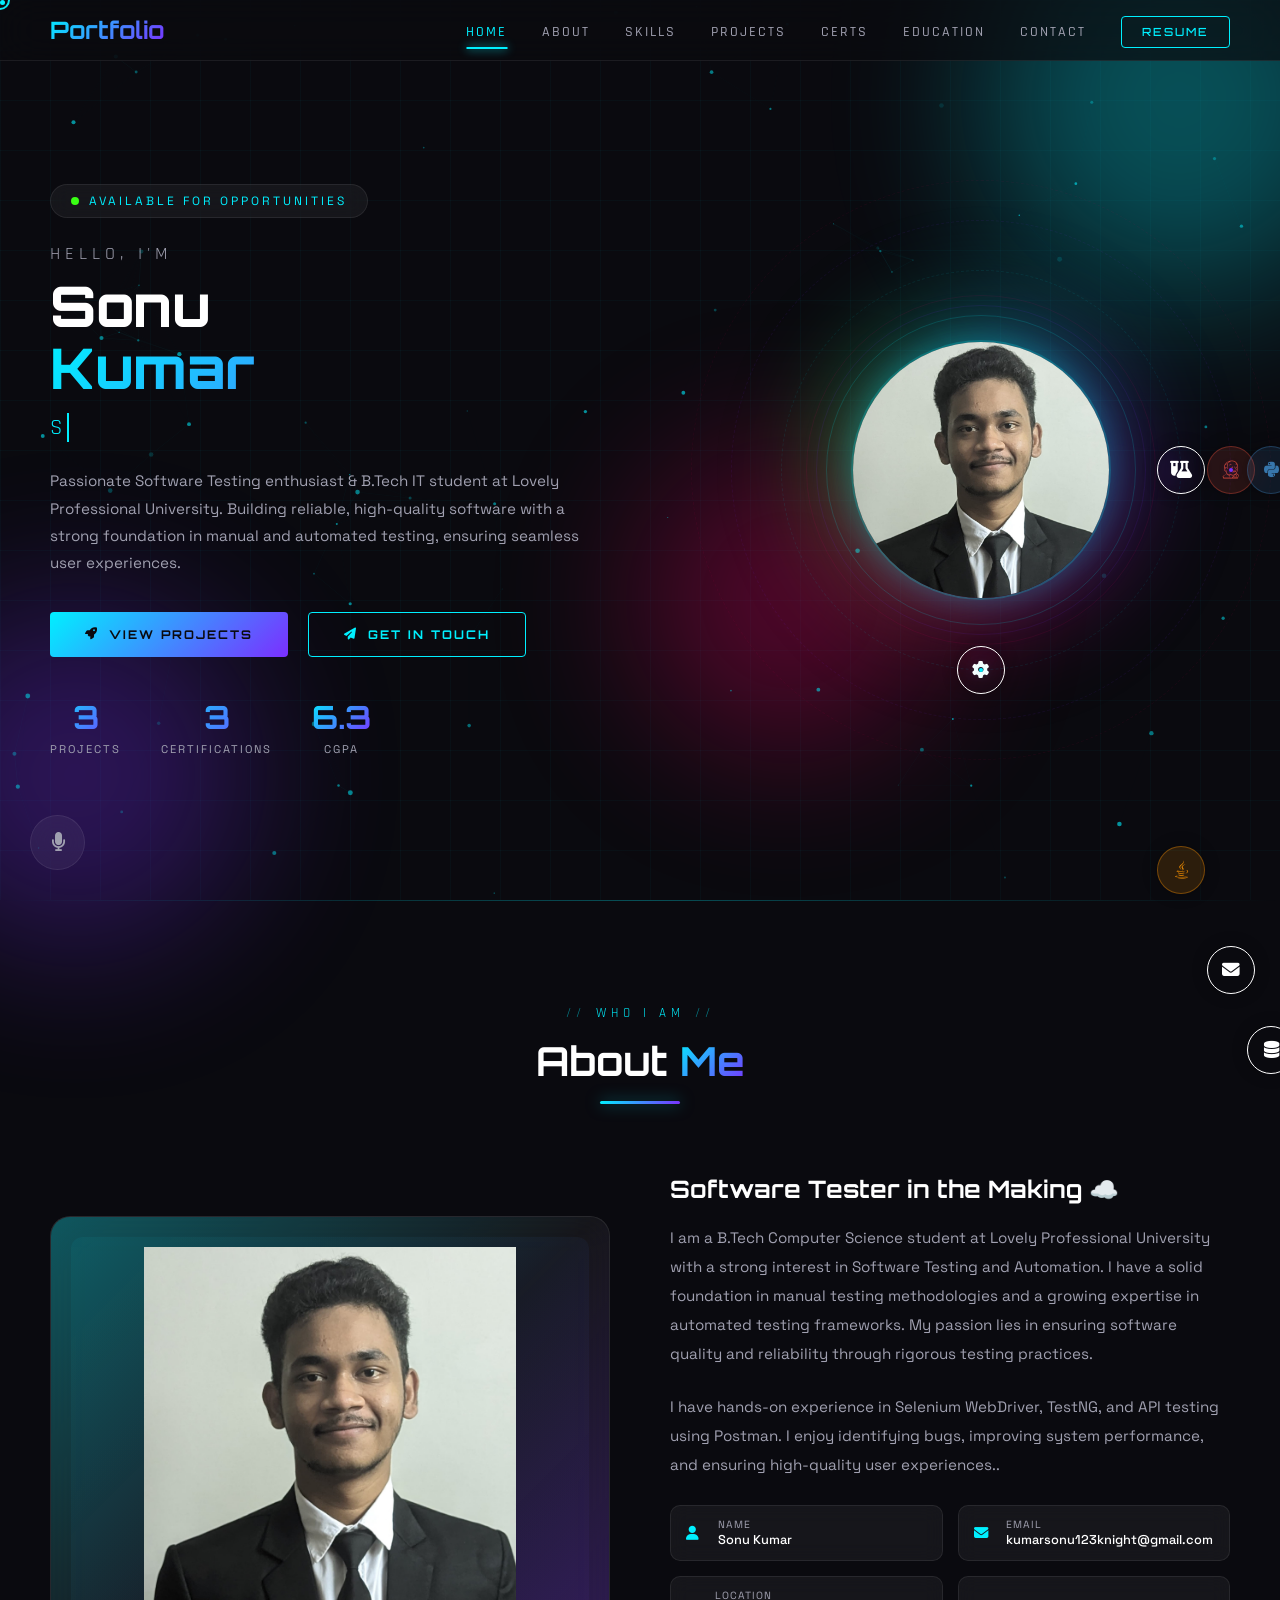
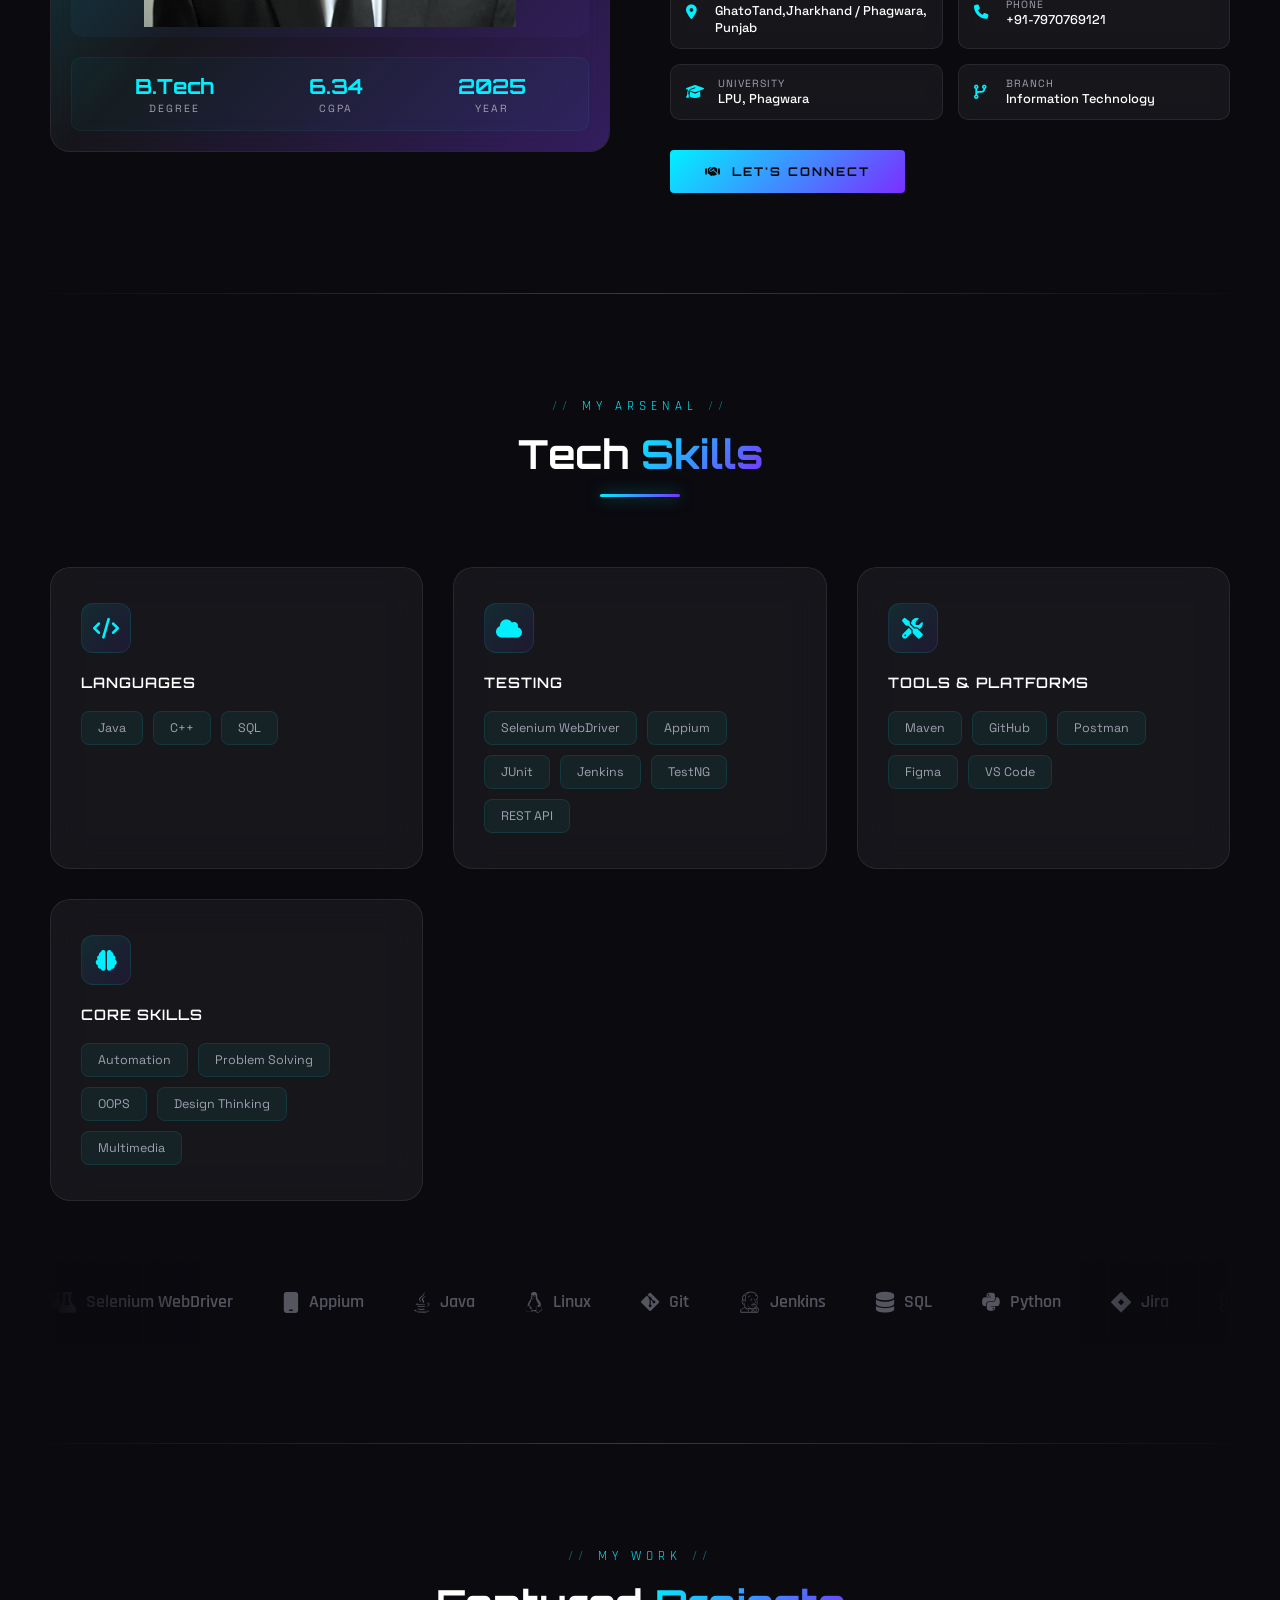
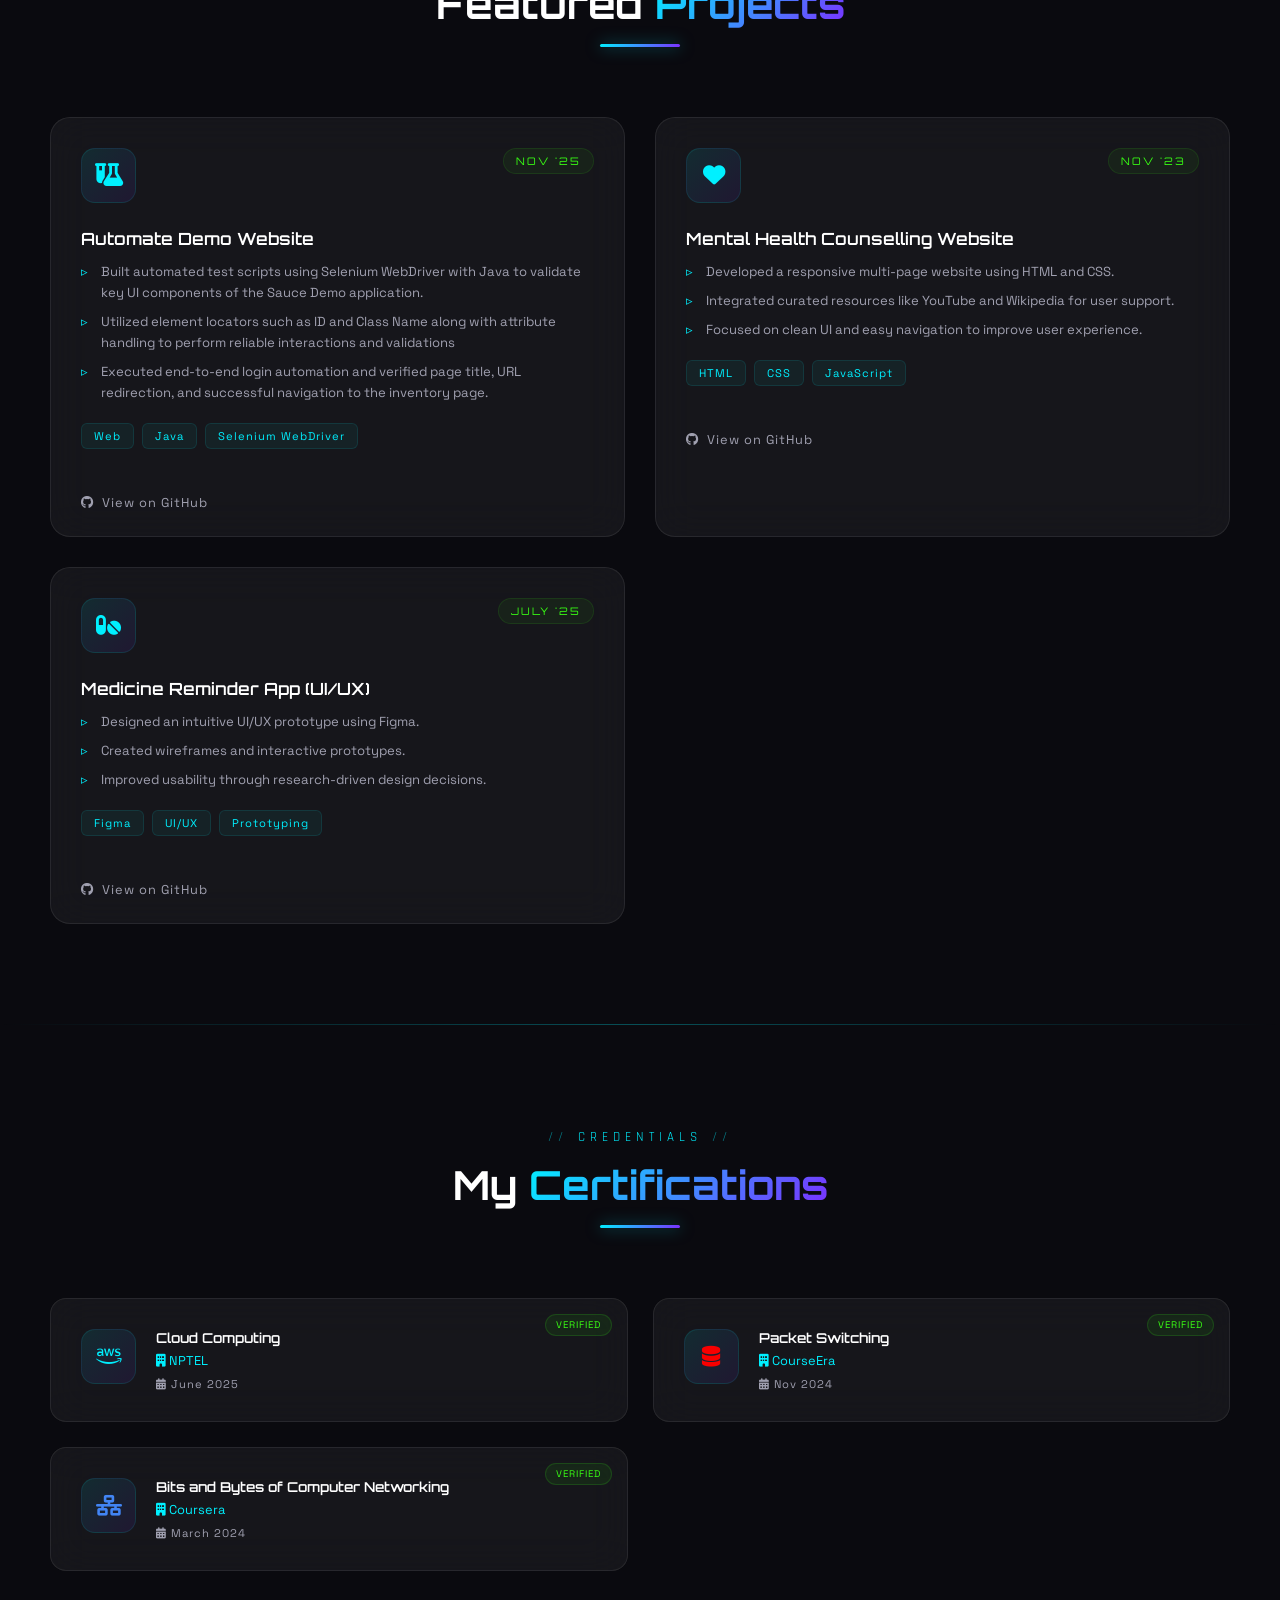
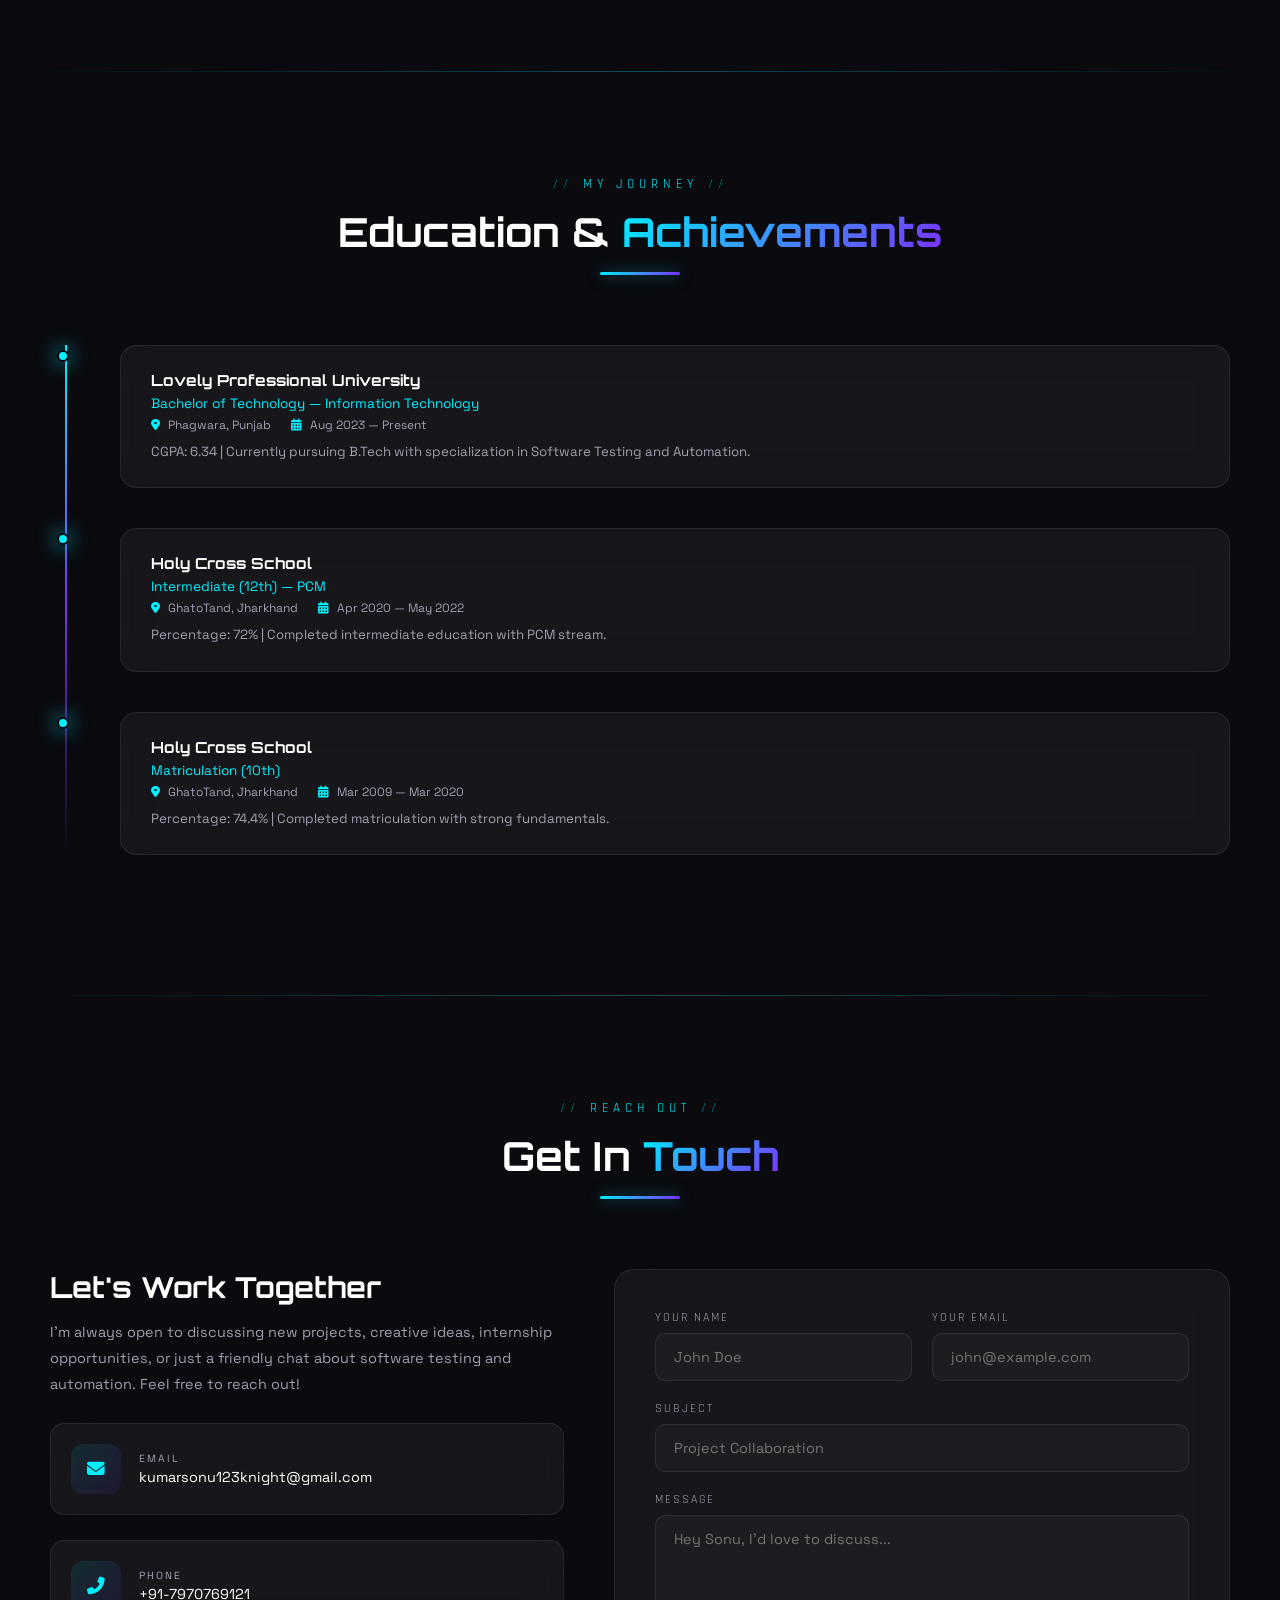
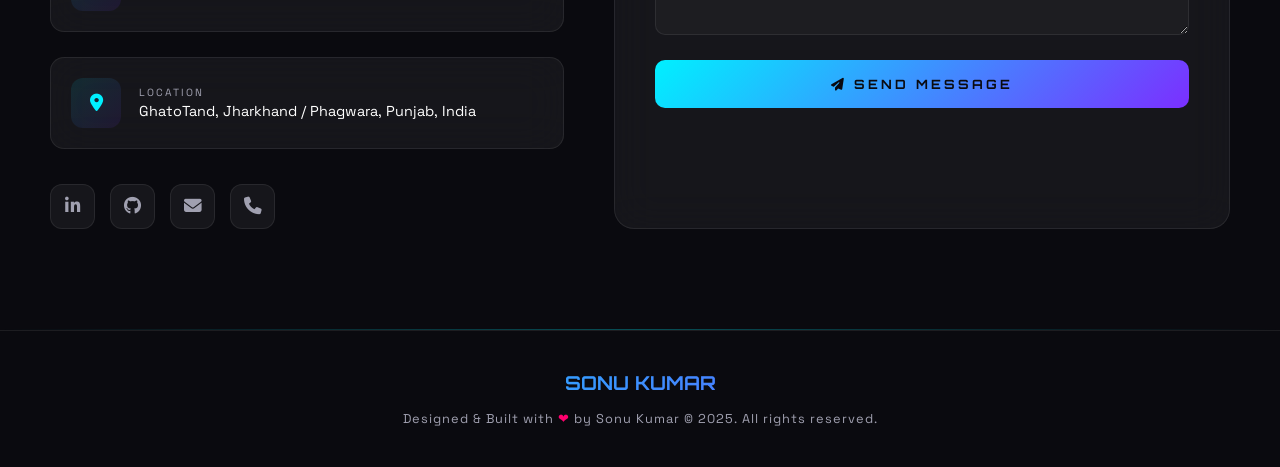
==== index.html @ 0e8093ed "changes in Index file" ====
<!DOCTYPE html>
<html lang="en">



<!DOCTYPE html>
<html lang="en">
<head>
    <meta charset="UTF-8">
    <meta name="viewport" content="width=device-width, initial-scale=1.0">
    <title>Sonu Kumar | Software Testing Enthusiast</title>
    <link href="https://fonts.googleapis.com/css2?family=Orbitron:wght@400;500;600;700;800;900&family=Rajdhani:wght@300;400;500;600;700&family=Space+Grotesk:wght@300;400;500;600;700&display=swap" rel="stylesheet">
    <link rel="stylesheet" href="https://cdnjs.cloudflare.com/ajax/libs/font-awesome/6.5.0/css/all.min.css">
    <style>
        /* ===== CSS VARIABLES ===== */
        :root {
            --primary: #00f0ff;
            --secondary: #7b2fff;
            --accent: #ff006e;
            --neon-green: #39ff14;
            --neon-blue: #00f0ff;
            --neon-purple: #7b2fff;
            --neon-pink: #ff006e;
            --dark-bg: #0a0a0f;
            --card-bg: rgba(255, 255, 255, 0.03);
            --glass-bg: rgba(255, 255, 255, 0.05);
            --glass-border: rgba(255, 255, 255, 0.08);
            --text-primary: #ffffff;
            --text-secondary: #a0a0b0;
            --gradient-1: linear-gradient(135deg, #00f0ff, #7b2fff);
            --gradient-2: linear-gradient(135deg, #7b2fff, #ff006e);
            --gradient-3: linear-gradient(135deg, #ff006e, #00f0ff);
        }

        /* ===== RESET & BASE ===== */
        * {
            margin: 0;
            padding: 0;
            box-sizing: border-box;
        }

        html {
            scroll-behavior: smooth;
            scrollbar-width: thin;
            scrollbar-color: var(--primary) var(--dark-bg);
        }

        ::-webkit-scrollbar {
            width: 6px;
        }

        ::-webkit-scrollbar-track {
            background: var(--dark-bg);
        }

        ::-webkit-scrollbar-thumb {
            background: var(--primary);
            border-radius: 3px;
        }

        body {
            font-family: 'Space Grotesk', sans-serif;
            background: var(--dark-bg);
            color: var(--text-primary);
            overflow-x: hidden;
            position: relative;
        }

        /* ===== ANIMATED BACKGROUND ===== */
        .bg-animation {
            position: fixed;
            top: 0;
            left: 0;
            width: 100%;
            height: 100%;
            z-index: -2;
            background: var(--dark-bg);
        }

        .bg-grid {
            position: fixed;
            top: 0;
            left: 0;
            width: 100%;
            height: 100%;
            z-index: -1;
            background-image: 
                linear-gradient(rgba(0, 240, 255, 0.03) 1px, transparent 1px),
                linear-gradient(90deg, rgba(0, 240, 255, 0.03) 1px, transparent 1px);
            background-size: 50px 50px;
            animation: gridMove 20s linear infinite;
        }

        @keyframes gridMove {
            0% { transform: translate(0, 0); }
            100% { transform: translate(50px, 50px); }
        }

        .floating-orb {
            position: fixed;
            border-radius: 50%;
            filter: blur(80px);
            opacity: 0.3;
            animation: floatOrb 15s ease-in-out infinite;
            z-index: -1;
        }

        .orb-1 {
            width: 400px;
            height: 400px;
            background: var(--primary);
            top: -100px;
            right: -100px;
            animation-delay: 0s;
        }

        .orb-2 {
            width: 350px;
            height: 350px;
            background: var(--secondary);
            bottom: -50px;
            left: -100px;
            animation-delay: -5s;
        }

        .orb-3 {
            width: 300px;
            height: 300px;
            background: var(--accent);
            top: 50%;
            left: 50%;
            animation-delay: -10s;
        }

        @keyframes floatOrb {
            0%, 100% { transform: translate(0, 0) scale(1); }
            25% { transform: translate(100px, -50px) scale(1.1); }
            50% { transform: translate(-50px, 100px) scale(0.9); }
            75% { transform: translate(-100px, -100px) scale(1.05); }
        }

        /* ===== PARTICLE CANVAS ===== */
        #particles-canvas {
            position: fixed;
            top: 0;
            left: 0;
            width: 100%;
            height: 100%;
            z-index: -1;
            pointer-events: none;
        }

        /* ===== CURSOR ===== */
        .custom-cursor {
            width: 20px;
            height: 20px;
            border: 2px solid var(--primary);
            border-radius: 50%;
            position: fixed;
            pointer-events: none;
            z-index: 10000;
            transition: transform 0.1s ease, background 0.3s ease;
            mix-blend-mode: difference;
        }

        .cursor-dot {
            width: 5px;
            height: 5px;
            background: var(--primary);
            border-radius: 50%;
            position: fixed;
            pointer-events: none;
            z-index: 10001;
            transition: transform 0.05s ease;
        }

        /* ===== LOADING SCREEN ===== */
        .loader-screen {
            position: fixed;
            top: 0;
            left: 0;
            width: 100%;
            height: 100%;
            background: var(--dark-bg);
            z-index: 9999;
            display: flex;
            flex-direction: column;
            align-items: center;
            justify-content: center;
            transition: opacity 0.8s ease, visibility 0.8s ease;
        }

        .loader-screen.hidden {
            opacity: 0;
            visibility: hidden;
        }

        .loader-text {
            font-family: 'Orbitron', sans-serif;
            font-size: 1.5rem;
            color: var(--primary);
            margin-bottom: 30px;
            letter-spacing: 8px;
            animation: loaderPulse 1.5s ease-in-out infinite;
        }

        @keyframes loaderPulse {
            0%, 100% { opacity: 0.3; }
            50% { opacity: 1; }
        }

        .loader-bar-container {
            width: 300px;
            height: 3px;
            background: rgba(255, 255, 255, 0.1);
            border-radius: 2px;
            overflow: hidden;
        }

        .loader-bar {
            width: 0%;
            height: 100%;
            background: var(--gradient-1);
            border-radius: 2px;
            animation: loadBar 2s ease-in-out forwards;
        }

        @keyframes loadBar {
            0% { width: 0%; }
            50% { width: 70%; }
            100% { width: 100%; }
        }

        .loader-percent {
            font-family: 'Orbitron', sans-serif;
            font-size: 0.8rem;
            color: var(--text-secondary);
            margin-top: 15px;
            letter-spacing: 3px;
        }

        /* ===== NAVBAR ===== */
        .navbar {
            position: fixed;
            top: 0;
            left: 0;
            width: 100%;
            padding: 15px 50px;
            display: flex;
            justify-content: space-between;
            align-items: center;
            z-index: 1000;
            backdrop-filter: blur(20px);
            -webkit-backdrop-filter: blur(20px);
            background: rgba(10, 10, 15, 0.7);
            border-bottom: 1px solid var(--glass-border);
            transition: all 0.3s ease;
        }

        .navbar.scrolled {
            padding: 10px 50px;
            background: rgba(10, 10, 15, 0.9);
        }

        .nav-logo {
            font-family: 'Orbitron', sans-serif;
            font-size: 1.5rem;
            font-weight: 700;
            background: var(--gradient-1);
            -webkit-background-clip: text;
            -webkit-text-fill-color: transparent;
            background-clip: text;
            cursor: pointer;
            position: relative;
        }

        .nav-logo::after {
            content: '';
            position: absolute;
            bottom: -5px;
            left: 0;
            width: 100%;
            height: 2px;
            background: var(--gradient-1);
            transform: scaleX(0);
            transition: transform 0.3s ease;
        }

        .nav-logo:hover::after {
            transform: scaleX(1);
        }

        .nav-links {
            display: flex;
            gap: 35px;
            list-style: none;
            align-items: center;
        }

        .nav-links a {
            text-decoration: none;
            color: var(--text-secondary);
            font-size: 0.85rem;
            font-weight: 500;
            letter-spacing: 2px;
            text-transform: uppercase;
            transition: all 0.3s ease;
            position: relative;
            font-family: 'Rajdhani', sans-serif;
        }

        .nav-links a::before {
            content: '';
            position: absolute;
            bottom: -8px;
            left: 50%;
            transform: translateX(-50%);
            width: 0;
            height: 2px;
            background: var(--primary);
            transition: width 0.3s ease;
            box-shadow: 0 0 10px var(--primary);
        }

        .nav-links a:hover {
            color: var(--primary);
        }

        .nav-links a:hover::before {
            width: 100%;
        }

        .nav-links a.active {
            color: var(--primary);
        }

        .nav-links a.active::before {
            width: 100%;
        }

        .nav-resume-btn {
            padding: 8px 20px;
            border: 1px solid var(--primary);
            border-radius: 4px;
            color: var(--primary) !important;
            font-family: 'Orbitron', sans-serif !important;
            font-size: 0.7rem !important;
            letter-spacing: 2px !important;
            transition: all 0.3s ease !important;
            position: relative;
            overflow: hidden;
        }

        .nav-resume-btn::before {
            content: '';
            position: absolute;
            top: 0;
            left: -100%;
            width: 100%;
            height: 100%;
            background: var(--primary);
            transition: left 0.3s ease;
            z-index: -1;
        }

        .nav-resume-btn:hover {
            color: var(--dark-bg) !important;
        }

        .nav-resume-btn:hover::before {
            left: 0;
        }

        .hamburger {
            display: none;
            flex-direction: column;
            cursor: pointer;
            gap: 5px;
            z-index: 1001;
        }

        .hamburger span {
            width: 25px;
            height: 2px;
            background: var(--primary);
            transition: all 0.3s ease;
        }

        .hamburger.active span:nth-child(1) {
            transform: rotate(45deg) translate(5px, 5px);
        }

        .hamburger.active span:nth-child(2) {
            opacity: 0;
        }

        .hamburger.active span:nth-child(3) {
            transform: rotate(-45deg) translate(5px, -5px);
        }

        /* ===== HERO SECTION ===== */
        .hero {
            min-height: 100vh;
            display: flex;
            align-items: center;
            justify-content: center;
            padding: 120px 50px 80px;
            position: relative;
        }

        .hero-content {
            display: flex;
            align-items: center;
            justify-content: space-between;
            max-width: 1300px;
            width: 100%;
            gap: 60px;
        }

        .hero-text {
            flex: 1;
        }

        .hero-badge {
            display: inline-flex;
            align-items: center;
            gap: 10px;
            padding: 8px 20px;
            background: var(--glass-bg);
            border: 1px solid var(--glass-border);
            border-radius: 50px;
            font-size: 0.75rem;
            letter-spacing: 3px;
            text-transform: uppercase;
            color: var(--primary);
            margin-bottom: 25px;
            backdrop-filter: blur(10px);
            animation: fadeInUp 1s ease 0.3s both;
        }

        .hero-badge .pulse-dot {
            width: 8px;
            height: 8px;
            background: var(--neon-green);
            border-radius: 50%;
            animation: pulseDot 2s ease-in-out infinite;
        }

        @keyframes pulseDot {
            0%, 100% { opacity: 1; transform: scale(1); }
            50% { opacity: 0.5; transform: scale(1.5); }
        }

        .hero-greeting {
            font-family: 'Rajdhani', sans-serif;
            font-size: 1.1rem;
            color: var(--text-secondary);
            letter-spacing: 5px;
            text-transform: uppercase;
            margin-bottom: 10px;
            animation: fadeInUp 1s ease 0.5s both;
        }

        .hero-name {
            font-family: 'Orbitron', sans-serif;
            font-size: 3.5rem;
            font-weight: 800;
            line-height: 1.1;
            margin-bottom: 15px;
            animation: fadeInUp 1s ease 0.7s both;
        }

        .hero-name .first-name {
            display: block;
            color: var(--text-primary);
        }

        .hero-name .last-name {
            display: block;
            background: var(--gradient-1);
            -webkit-background-clip: text;
            -webkit-text-fill-color: transparent;
            background-clip: text;
        }

        .hero-title {
            font-family: 'Rajdhani', sans-serif;
            font-size: 1.4rem;
            color: var(--text-secondary);
            margin-bottom: 25px;
            animation: fadeInUp 1s ease 0.9s both;
        }

        .hero-title .typed-text {
            color: var(--primary);
            border-right: 2px solid var(--primary);
            padding-right: 5px;
            animation: blink 1s step-end infinite;
        }

        @keyframes blink {
            50% { border-color: transparent; }
        }

        .hero-description {
            font-size: 0.95rem;
            color: var(--text-secondary);
            line-height: 1.8;
            max-width: 550px;
            margin-bottom: 35px;
            animation: fadeInUp 1s ease 1.1s both;
        }

        .hero-buttons {
            display: flex;
            gap: 20px;
            margin-bottom: 40px;
            animation: fadeInUp 1s ease 1.3s both;
        }

        .btn-primary {
            padding: 14px 35px;
            background: var(--gradient-1);
            color: var(--dark-bg);
            font-family: 'Orbitron', sans-serif;
            font-size: 0.75rem;
            font-weight: 700;
            letter-spacing: 2px;
            text-transform: uppercase;
            border: none;
            border-radius: 4px;
            cursor: pointer;
            text-decoration: none;
            display: inline-flex;
            align-items: center;
            gap: 10px;
            transition: all 0.3s ease;
            position: relative;
            overflow: hidden;
        }

        .btn-primary:hover {
            transform: translateY(-3px);
            box-shadow: 0 10px 40px rgba(0, 240, 255, 0.3);
        }

        .btn-secondary {
            padding: 14px 35px;
            background: transparent;
            color: var(--primary);
            font-family: 'Orbitron', sans-serif;
            font-size: 0.75rem;
            font-weight: 700;
            letter-spacing: 2px;
            text-transform: uppercase;
            border: 1px solid var(--primary);
            border-radius: 4px;
            cursor: pointer;
            text-decoration: none;
            display: inline-flex;
            align-items: center;
            gap: 10px;
            transition: all 0.3s ease;
        }

        .btn-secondary:hover {
            background: rgba(0, 240, 255, 0.1);
            transform: translateY(-3px);
            box-shadow: 0 10px 40px rgba(0, 240, 255, 0.15);
        }

        .hero-stats {
            display: flex;
            gap: 40px;
            animation: fadeInUp 1s ease 1.5s both;
        }

        .stat-item {
            text-align: center;
        }

        .stat-number {
            font-family: 'Orbitron', sans-serif;
            font-size: 2rem;
            font-weight: 700;
            background: var(--gradient-1);
            -webkit-background-clip: text;
            -webkit-text-fill-color: transparent;
            background-clip: text;
        }

        .stat-label {
            font-size: 0.7rem;
            color: var(--text-secondary);
            letter-spacing: 2px;
            text-transform: uppercase;
            margin-top: 5px;
        }

        /* Hero Image/Visual */
        .hero-visual {
            flex: 0.8;
            display: flex;
            justify-content: center;
            align-items: center;
            animation: fadeInUp 1s ease 1s both;
        }

        /* ===== EPIC ORBITING SKILLS SYSTEM ===== */
        .hero-image-container {
            position: relative;
            width: 350px;
            height: 350px;
        }

        /* Neon Glow Behind Image */
        .hero-image-glow {
            position: absolute;
            top: 50%;
            left: 50%;
            transform: translate(-50%, -50%);
            width: 280px;
            height: 280px;
            border-radius: 50%;
            background: radial-gradient(circle, rgba(0,240,255,0.25) 0%, rgba(123,47,255,0.15) 40%, rgba(255,0,110,0.08) 70%, transparent 100%);
            filter: blur(30px);
            animation: glowPulse 4s ease-in-out infinite;
            z-index: 0;
        }

        .hero-image-glow::before {
            content: '';
            position: absolute;
            top: -20px;
            left: -20px;
            right: -20px;
            bottom: -20px;
            border-radius: 50%;
            background: conic-gradient(from 0deg, var(--primary), var(--secondary), var(--accent), var(--neon-green), var(--primary));
            filter: blur(40px);
            opacity: 0.3;
            animation: glowRotate 6s linear infinite;
        }

        .hero-image-glow::after {
            content: '';
            position: absolute;
            top: 10px;
            left: 10px;
            right: 10px;
            bottom: 10px;
            border-radius: 50%;
            background: radial-gradient(circle, rgba(0,240,255,0.3), transparent 70%);
            animation: glowPulse 3s ease-in-out infinite alternate;
        }

        @keyframes glowPulse {
            0%, 100% { opacity: 0.6; transform: translate(-50%, -50%) scale(1); }
            50% { opacity: 1; transform: translate(-50%, -50%) scale(1.1); }
        }

        @keyframes glowRotate {
            from { transform: rotate(0deg); }
            to { transform: rotate(360deg); }
        }

        /* Neon Ring Borders */
        .neon-ring {
            position: absolute;
            top: 50%;
            left: 50%;
            transform: translate(-50%, -50%);
            border-radius: 50%;
            border: 1px solid;
            animation: ringPulse 3s ease-in-out infinite;
        }

        .neon-ring-1 {
            width: 310px;
            height: 310px;
            border-color: rgba(0, 240, 255, 0.15);
            animation-delay: 0s;
        }

        .neon-ring-2 {
            width: 330px;
            height: 330px;
            border-color: rgba(123, 47, 255, 0.1);
            animation-delay: -1s;
        }

        .neon-ring-3 {
            width: 350px;
            height: 350px;
            border-color: rgba(255, 0, 110, 0.08);
            animation-delay: -2s;
        }

        @keyframes ringPulse {
            0%, 100% { opacity: 0.3; transform: translate(-50%, -50%) scale(1); }
            50% { opacity: 0.8; transform: translate(-50%, -50%) scale(1.03); }
        }

        /* Orbit Paths - visible dotted rings */
        .orbit-path {
            position: absolute;
            top: 50%;
            left: 50%;
            transform: translate(-50%, -50%);
            border-radius: 50%;
            border: 1px dashed rgba(0, 240, 255, 0.08);
        }

        .orbit-path-1 {
            width: 400px;
            height: 400px;
        }

        .orbit-path-2 {
            width: 500px;
            height: 500px;
            border-color: rgba(123, 47, 255, 0.08);
        }

        .orbit-path-3 {
            width: 580px;
            height: 580px;
            border-color: rgba(255, 0, 110, 0.06);
        }

        /* Orbit Rings */
        .orbit-ring {
            position: absolute;
            top: 50%;
            left: 50%;
            border-radius: 50%;
            transform-style: preserve-3d;
        }

        .orbit-ring-1 {
            width: 400px;
            height: 400px;
            animation: orbit3D_1 12s linear infinite;
        }

        .orbit-ring-2 {
            width: 500px;
            height: 500px;
            animation: orbit3D_2 18s linear infinite reverse;
        }

        .orbit-ring-3 {
            width: 580px;
            height: 580px;
            animation: orbit3D_3 24s linear infinite;
        }

        @keyframes orbit3D_1 {
            0% { transform: translate(-50%, -50%) rotateX(65deg) rotateZ(0deg); }
            100% { transform: translate(-50%, -50%) rotateX(65deg) rotateZ(360deg); }
        }

        @keyframes orbit3D_2 {
            0% { transform: translate(-50%, -50%) rotateX(70deg) rotateY(15deg) rotateZ(0deg); }
            100% { transform: translate(-50%, -50%) rotateX(70deg) rotateY(15deg) rotateZ(360deg); }
        }

        @keyframes orbit3D_3 {
            0% { transform: translate(-50%, -50%) rotateX(60deg) rotateY(-10deg) rotateZ(0deg); }
            100% { transform: translate(-50%, -50%) rotateX(60deg) rotateY(-10deg) rotateZ(360deg); }
        }

        /* Orbit Skill Nodes */
        .orbit-node {
            position: absolute;
            width: 48px;
            height: 48px;
            border-radius: 50%;
            display: flex;
            align-items: center;
            justify-content: center;
            font-size: 1.1rem;
            backdrop-filter: blur(10px);
            border: 1px solid;
            cursor: pointer;
            transition: all 0.3s ease;
            box-shadow: 0 0 15px rgba(0,0,0,0.3);
        }

        .orbit-node::after {
            content: attr(data-label);
            position: absolute;
            bottom: -22px;
            left: 50%;
            transform: translateX(-50%);
            font-family: 'Orbitron', sans-serif;
            font-size: 0.5rem;
            letter-spacing: 1px;
            white-space: nowrap;
            opacity: 0;
            transition: opacity 0.3s ease;
            color: var(--text-secondary);
        }

        .orbit-node:hover {
            transform: scale(1.3) !important;
            z-index: 10;
        }

        .orbit-node:hover::after {
            opacity: 1;
        }

        /* Counter-rotate nodes to keep icons upright */
        .orbit-ring-1 .orbit-node {
            animation: counterOrbit1 12s linear infinite;
        }
        .orbit-ring-2 .orbit-node {
            animation: counterOrbit2 18s linear infinite reverse;
        }
        .orbit-ring-3 .orbit-node {
            animation: counterOrbit3 24s linear infinite;
        }

        @keyframes counterOrbit1 {
            from { transform: rotateZ(0deg) rotateX(-65deg); }
            to { transform: rotateZ(-360deg) rotateX(-65deg); }
        }
        @keyframes counterOrbit2 {
            from { transform: rotateZ(0deg) rotateX(-70deg); }
            to { transform: rotateZ(-360deg) rotateX(-70deg); }
        }
        @keyframes counterOrbit3 {
            from { transform: rotateZ(0deg) rotateX(-60deg); }
            to { transform: rotateZ(-360deg) rotateX(-60deg); }
        }

        /* Node positions around orbit */
        .orbit-ring-1 .orbit-node:nth-child(1) { top: -24px; left: 50%; margin-left: -24px; }
        .orbit-ring-1 .orbit-node:nth-child(2) { top: 50%; right: -24px; margin-top: -24px; }
        .orbit-ring-1 .orbit-node:nth-child(3) { bottom: -24px; left: 50%; margin-left: -24px; }
        .orbit-ring-1 .orbit-node:nth-child(4) { top: 50%; left: -24px; margin-top: -24px; }

        .orbit-ring-2 .orbit-node:nth-child(1) { top: -24px; left: 50%; margin-left: -24px; }
        .orbit-ring-2 .orbit-node:nth-child(2) { top: 50%; right: -24px; margin-top: -24px; }
        .orbit-ring-2 .orbit-node:nth-child(3) { bottom: -24px; left: 50%; margin-left: -24px; }

        .orbit-ring-3 .orbit-node:nth-child(1) { top: -24px; left: 50%; margin-left: -24px; }
        .orbit-ring-3 .orbit-node:nth-child(2) { bottom: -24px; left: 50%; margin-left: -24px; }

        /* Node Colors */
        .node-aws { background: rgba(255,153,0,0.15); border-color: rgba(255,153,0,0.4); color: #FF9900; }
        .node-aws:hover { box-shadow: 0 0 25px rgba(255,153,0,0.5); }

        .node-docker { background: rgba(36,150,237,0.15); border-color: rgba(36,150,237,0.4); color: #2496ED; }
        .node-docker:hover { box-shadow: 0 0 25px rgba(36,150,237,0.5); }

        .node-linux { background: rgba(252,198,36,0.15); border-color: rgba(252,198,36,0.4); color: #FCC624; }
        .node-linux:hover { box-shadow: 0 0 25px rgba(252,198,36,0.5); }

        .node-cloud { background: rgba(0,240,255,0.15); border-color: rgba(0,240,255,0.4); color: #00f0ff; }
        .node-cloud:hover { box-shadow: 0 0 25px rgba(0,240,255,0.5); }

        .node-jenkins { background: rgba(210,73,57,0.15); border-color: rgba(210,73,57,0.4); color: #D24939; }
        .node-jenkins:hover { box-shadow: 0 0 25px rgba(210,73,57,0.5); }

        .node-git { background: rgba(240,80,50,0.15); border-color: rgba(240,80,50,0.4); color: #F05032; }
        .node-git:hover { box-shadow: 0 0 25px rgba(240,80,50,0.5); }

        .node-azure { background: rgba(0,137,214,0.15); border-color: rgba(0,137,214,0.4); color: #0089D6; }
        .node-azure:hover { box-shadow: 0 0 25px rgba(0,137,214,0.5); }

        .node-java { background: rgba(237,139,0,0.15); border-color: rgba(237,139,0,0.4); color: #ED8B00; }
        .node-java:hover { box-shadow: 0 0 25px rgba(237,139,0,0.5); }

        .node-python { background: rgba(55,118,171,0.15); border-color: rgba(55,118,171,0.4); color: #3776AB; }
        .node-python:hover { box-shadow: 0 0 25px rgba(55,118,171,0.5); }

        /* Particle Sparks on orbits */
        .orbit-spark {
            position: absolute;
            width: 4px;
            height: 4px;
            border-radius: 50%;
            background: var(--primary);
            box-shadow: 0 0 10px var(--primary), 0 0 20px var(--primary);
        }

        .orbit-ring-1 .orbit-spark { top: 50%; left: -2px; margin-top: -2px; }
        .orbit-ring-2 .orbit-spark { top: -2px; left: 50%; margin-left: -2px; background: var(--secondary); box-shadow: 0 0 10px var(--secondary); }
        .orbit-ring-3 .orbit-spark { bottom: -2px; right: 30%; background: var(--accent); box-shadow: 0 0 10px var(--accent); }

        /* Hero Image Wrapper Update */
        .hero-image-wrapper {
            width: 260px;
            height: 260px;
            border-radius: 50%;
            overflow: hidden;
            position: relative;
            margin: 45px auto;
            z-index: 2;
            border: 2px solid rgba(0, 240, 255, 0.3);
            box-shadow: 
                0 0 30px rgba(0, 240, 255, 0.2),
                0 0 60px rgba(0, 240, 255, 0.1),
                inset 0 0 30px rgba(0, 0, 0, 0.3);
        }

        .hero-image-wrapper img {
            width: 100%;
            height: 100%;
            object-fit: cover;
        }

        .hero-image-placeholder {
            width: 100%;
            height: 100%;
            display: flex;
            align-items: center;
            justify-content: center;
            background: linear-gradient(135deg, rgba(0, 240, 255, 0.1), rgba(123, 47, 255, 0.1));
            font-family: 'Orbitron', sans-serif;
            font-size: 4rem;
            font-weight: 700;
            color: var(--primary);
        }

        /* Voice Command Button */
        .voice-cmd-btn {
            position: fixed;
            bottom: 30px;
            left: 30px;
            width: 55px;
            height: 55px;
            border-radius: 50%;
            background: var(--glass-bg);
            border: 1px solid var(--glass-border);
            backdrop-filter: blur(20px);
            display: flex;
            align-items: center;
            justify-content: center;
            cursor: pointer;
            z-index: 999;
            transition: all 0.3s ease;
            color: var(--text-secondary);
            font-size: 1.2rem;
        }

        .voice-cmd-btn:hover {
            border-color: var(--primary);
            color: var(--primary);
            box-shadow: 0 0 25px rgba(0, 240, 255, 0.2);
            transform: scale(1.05);
        }

        .voice-cmd-btn.listening {
            border-color: var(--accent);
            color: var(--accent);
            animation: voicePulse 1s ease-in-out infinite;
            box-shadow: 0 0 30px rgba(255, 0, 110, 0.3);
        }

        @keyframes voicePulse {
            0%, 100% { box-shadow: 0 0 20px rgba(255, 0, 110, 0.2); }
            50% { box-shadow: 0 0 40px rgba(255, 0, 110, 0.5); }
        }

        .voice-cmd-btn .mic-waves {
            position: absolute;
            width: 100%;
            height: 100%;
            border-radius: 50%;
            border: 2px solid var(--accent);
            opacity: 0;
            animation: none;
        }

        .voice-cmd-btn.listening .mic-waves {
            animation: micWave 1.5s ease-out infinite;
        }

        .voice-cmd-btn.listening .mic-waves:nth-child(2) {
            animation-delay: 0.5s;
        }

        .voice-cmd-btn.listening .mic-waves:nth-child(3) {
            animation-delay: 1s;
        }

        @keyframes micWave {
            0% { transform: scale(1); opacity: 0.6; }
            100% { transform: scale(2); opacity: 0; }
        }

        /* Voice Tooltip */
        .voice-tooltip {
            position: fixed;
            bottom: 95px;
            left: 15px;
            background: rgba(10, 10, 15, 0.95);
            border: 1px solid var(--glass-border);
            border-radius: 12px;
            padding: 15px 18px;
            backdrop-filter: blur(20px);
            z-index: 999;
            opacity: 0;
            visibility: hidden;
            transition: all 0.3s ease;
            max-width: 220px;
        }

        .voice-tooltip.show {
            opacity: 1;
            visibility: visible;
        }

        .voice-tooltip h4 {
            font-family: 'Orbitron', sans-serif;
            font-size: 0.65rem;
            color: var(--primary);
            margin-bottom: 10px;
            letter-spacing: 2px;
        }

        .voice-tooltip ul {
            list-style: none;
        }

        .voice-tooltip ul li {
            font-size: 0.72rem;
            color: var(--text-secondary);
            padding: 4px 0;
            display: flex;
            align-items: center;
            gap: 6px;
        }

        .voice-tooltip ul li i {
            color: var(--primary);
            font-size: 0.6rem;
        }

        .voice-feedback {
            position: fixed;
            bottom: 95px;
            left: 95px;
            background: rgba(10, 10, 15, 0.95);
            border: 1px solid rgba(0, 240, 255, 0.2);
            border-radius: 10px;
            padding: 10px 18px;
            backdrop-filter: blur(20px);
            z-index: 999;
            font-size: 0.75rem;
            color: var(--primary);
            font-family: 'Rajdhani', sans-serif;
            letter-spacing: 1px;
            opacity: 0;
            visibility: hidden;
            transition: all 0.3s ease;
            white-space: nowrap;
        }

        .voice-feedback.show {
            opacity: 1;
            visibility: visible;
        }

        .voice-feedback i {
            margin-right: 6px;
        }

        @media (max-width: 768px) {
            .orbit-ring-3 { display: none; }
            .orbit-ring-1 { width: 300px; height: 300px; }
            .orbit-ring-2 { width: 380px; height: 380px; }
            .orbit-path-1 { width: 300px; height: 300px; }
            .orbit-path-2 { width: 380px; height: 380px; }
            .orbit-path-3 { display: none; }
            .orbit-node { width: 38px; height: 38px; font-size: 0.9rem; }
            .orbit-node:nth-child(1) { margin-left: -19px !important; }
            .orbit-node:nth-child(2) { margin-top: -19px !important; }
            .orbit-node:nth-child(3) { margin-left: -19px !important; }
            .orbit-node:nth-child(4) { margin-top: -19px !important; }
            .hero-image-glow { width: 220px; height: 220px; }
            .hero-image-wrapper { width: 200px; height: 200px; }
            .voice-tooltip { bottom: 90px; left: 10px; }
        }

        @media (max-width: 480px) {
            .orbit-ring-2, .orbit-ring-3,
            .orbit-path-2, .orbit-path-3 { display: none; }
            .orbit-ring-1 { width: 260px; height: 260px; }
            .orbit-path-1 { width: 260px; height: 260px; }
            .hero-image-wrapper { width: 170px; height: 170px; }
            .hero-image-glow { width: 180px; height: 180px; }
        }

        /* ===== SECTION COMMON ===== */
        .section {
            padding: 100px 50px;
            max-width: 1300px;
            margin: 0 auto;
            position: relative;
        }

        .section-header {
            text-align: center;
            margin-bottom: 70px;
        }

        .section-tag {
            display: inline-block;
            font-family: 'Rajdhani', sans-serif;
            font-size: 0.8rem;
            letter-spacing: 5px;
            text-transform: uppercase;
            color: var(--primary);
            margin-bottom: 15px;
            position: relative;
        }

        .section-tag::before,
        .section-tag::after {
            content: '//';
            margin: 0 10px;
            opacity: 0.5;
        }

        .section-title {
            font-family: 'Orbitron', sans-serif;
            font-size: 2.5rem;
            font-weight: 700;
            margin-bottom: 15px;
        }

        .section-title .highlight {
            background: var(--gradient-1);
            -webkit-background-clip: text;
            -webkit-text-fill-color: transparent;
            background-clip: text;
        }

        .section-line {
            width: 80px;
            height: 3px;
            background: var(--gradient-1);
            margin: 0 auto;
            border-radius: 2px;
            box-shadow: 0 0 15px rgba(0, 240, 255, 0.5);
        }

        /* ===== ABOUT SECTION ===== */
        .about-content {
            display: grid;
            grid-template-columns: 1fr 1fr;
            gap: 60px;
            align-items: center;
        }

        .about-image-side {
            position: relative;
        }

        .about-image-card {
            background: var(--glass-bg);
            border: 1px solid var(--glass-border);
            border-radius: 20px;
            padding: 20px;
            backdrop-filter: blur(20px);
            position: relative;
            overflow: hidden;
        }

        .about-image-card::before {
            content: '';
            position: absolute;
            top: -1px;
            left: -1px;
            right: -1px;
            bottom: -1px;
            border-radius: 20px;
            background: linear-gradient(135deg, var(--primary), transparent, var(--secondary));
            z-index: -1;
            opacity: 0.3;
        }

        .about-img-wrapper {
            width: 100%;
            height: 400px;
            border-radius: 12px;
            overflow: hidden;
            position: relative;
            display: flex;
            align-items: center;
            justify-content: center;
            background: linear-gradient(135deg, rgba(0, 240, 255, 0.05), rgba(123, 47, 255, 0.05));
        }

        .about-img-wrapper img {
            width: 100%;
            height: 100%;
            object-fit: contain;
            object-position: center;
            padding: 10px;
            border-radius: 12px;
        }

        .about-img-placeholder {
            width: 100%;
            height: 100%;
            display: flex;
            align-items: center;
            justify-content: center;
            background: linear-gradient(135deg, rgba(0, 240, 255, 0.05), rgba(123, 47, 255, 0.05));
            font-family: 'Orbitron', sans-serif;
            font-size: 1rem;
            color: var(--text-secondary);
            letter-spacing: 3px;
        }

        .about-info-strip {
            display: flex;
            justify-content: space-around;
            margin-top: 20px;
            padding: 15px;
            background: rgba(0, 240, 255, 0.03);
            border-radius: 10px;
            border: 1px solid rgba(0, 240, 255, 0.05);
        }

        .about-info-item {
            text-align: center;
        }

        .about-info-item .info-val {
            font-family: 'Orbitron', sans-serif;
            font-size: 1.3rem;
            font-weight: 700;
            color: var(--primary);
        }

        .about-info-item .info-label {
            font-size: 0.65rem;
            color: var(--text-secondary);
            letter-spacing: 2px;
            text-transform: uppercase;
            margin-top: 3px;
        }

        .about-text-side h3 {
            font-family: 'Orbitron', sans-serif;
            font-size: 1.5rem;
            margin-bottom: 20px;
        }

        .about-text-side p {
            color: var(--text-secondary);
            line-height: 1.9;
            margin-bottom: 25px;
            font-size: 0.95rem;
        }

        .about-details-grid {
            display: grid;
            grid-template-columns: 1fr 1fr;
            gap: 15px;
            margin-bottom: 30px;
        }

        .about-detail {
            display: flex;
            align-items: center;
            gap: 12px;
            padding: 12px 15px;
            background: var(--glass-bg);
            border: 1px solid var(--glass-border);
            border-radius: 10px;
            backdrop-filter: blur(10px);
        }

        .about-detail i {
            color: var(--primary);
            font-size: 0.9rem;
            width: 20px;
        }

        .about-detail-text {
            font-size: 0.8rem;
        }

        .about-detail-text .label {
            color: var(--text-secondary);
            font-size: 0.65rem;
            text-transform: uppercase;
            letter-spacing: 1px;
        }

        .about-detail-text .value {
            color: var(--text-primary);
            font-weight: 500;
        }

        /* ===== SKILLS SECTION ===== */
        .skills-container {
            display: grid;
            grid-template-columns: repeat(3, 1fr);
            gap: 30px;
        }

        .skill-category {
            background: var(--glass-bg);
            border: 1px solid var(--glass-border);
            border-radius: 20px;
            padding: 35px 30px;
            backdrop-filter: blur(20px);
            transition: all 0.4s ease;
            position: relative;
            overflow: hidden;
        }

        .skill-category::before {
            content: '';
            position: absolute;
            top: 0;
            left: 0;
            width: 100%;
            height: 3px;
            background: var(--gradient-1);
            transform: scaleX(0);
            transition: transform 0.4s ease;
        }

        .skill-category:hover::before {
            transform: scaleX(1);
        }

        .skill-category:hover {
            transform: translateY(-5px);
            border-color: rgba(0, 240, 255, 0.2);
            box-shadow: 0 20px 60px rgba(0, 0, 0, 0.3), 0 0 30px rgba(0, 240, 255, 0.05);
        }

        .skill-cat-icon {
            width: 50px;
            height: 50px;
            border-radius: 12px;
            display: flex;
            align-items: center;
            justify-content: center;
            font-size: 1.3rem;
            margin-bottom: 20px;
            background: linear-gradient(135deg, rgba(0, 240, 255, 0.1), rgba(123, 47, 255, 0.1));
            color: var(--primary);
            border: 1px solid rgba(0, 240, 255, 0.1);
        }

        .skill-cat-title {
            font-family: 'Orbitron', sans-serif;
            font-size: 0.9rem;
            font-weight: 600;
            margin-bottom: 20px;
            letter-spacing: 1px;
        }

        .skill-items {
            display: flex;
            flex-wrap: wrap;
            gap: 10px;
        }

        .skill-tag {
            padding: 8px 16px;
            background: rgba(0, 240, 255, 0.05);
            border: 1px solid rgba(0, 240, 255, 0.1);
            border-radius: 8px;
            font-size: 0.78rem;
            color: var(--text-secondary);
            transition: all 0.3s ease;
            cursor: default;
        }

        .skill-tag:hover {
            color: var(--primary);
            border-color: var(--primary);
            background: rgba(0, 240, 255, 0.08);
            box-shadow: 0 0 15px rgba(0, 240, 255, 0.1);
            transform: translateY(-2px);
        }

        /* Tech Stack Marquee */
        .tech-marquee-wrapper {
            overflow: hidden;
            margin-top: 60px;
            padding: 30px 0;
            position: relative;
        }

        .tech-marquee-wrapper::before,
        .tech-marquee-wrapper::after {
            content: '';
            position: absolute;
            top: 0;
            width: 150px;
            height: 100%;
            z-index: 2;
        }

        .tech-marquee-wrapper::before {
            left: 0;
            background: linear-gradient(to right, var(--dark-bg), transparent);
        }

        .tech-marquee-wrapper::after {
            right: 0;
            background: linear-gradient(to left, var(--dark-bg), transparent);
        }

        .tech-marquee {
            display: flex;
            gap: 50px;
            animation: marqueeScroll 25s linear infinite;
            width: max-content;
        }

        .tech-marquee-item {
            display: flex;
            align-items: center;
            gap: 10px;
            font-family: 'Rajdhani', sans-serif;
            font-size: 1.1rem;
            font-weight: 600;
            color: var(--text-secondary);
            white-space: nowrap;
            opacity: 0.5;
            transition: opacity 0.3s ease;
        }

        .tech-marquee-item:hover {
            opacity: 1;
            color: var(--primary);
        }

        .tech-marquee-item i {
            font-size: 1.3rem;
        }

        @keyframes marqueeScroll {
            from { transform: translateX(0); }
            to { transform: translateX(-50%); }
        }

        /* ===== PROJECTS SECTION ===== */
        .projects-grid {
            display: grid;
            grid-template-columns: repeat(2, 1fr);
            gap: 30px;
        }

        .project-card {
            background: var(--glass-bg);
            border: 1px solid var(--glass-border);
            border-radius: 20px;
            overflow: hidden;
            backdrop-filter: blur(20px);
            transition: all 0.4s ease;
            position: relative;
            group: true;
        }

        .project-card:hover {
            transform: translateY(-8px);
            border-color: rgba(0, 240, 255, 0.2);
            box-shadow: 0 25px 60px rgba(0, 0, 0, 0.4), 0 0 40px rgba(0, 240, 255, 0.05);
        }

        .project-card-header {
            padding: 30px 30px 0;
            display: flex;
            justify-content: space-between;
            align-items: flex-start;
        }

        .project-icon {
            width: 55px;
            height: 55px;
            border-radius: 14px;
            display: flex;
            align-items: center;
            justify-content: center;
            font-size: 1.4rem;
            background: linear-gradient(135deg, rgba(0, 240, 255, 0.1), rgba(123, 47, 255, 0.1));
            color: var(--primary);
            border: 1px solid rgba(0, 240, 255, 0.1);
        }

        .project-date {
            font-family: 'Orbitron', sans-serif;
            font-size: 0.65rem;
            color: var(--neon-green);
            letter-spacing: 2px;
            padding: 5px 12px;
            background: rgba(57, 255, 20, 0.05);
            border: 1px solid rgba(57, 255, 20, 0.1);
            border-radius: 20px;
        }

        .project-card-body {
            padding: 25px 30px;
        }

        .project-card-body h3 {
            font-family: 'Orbitron', sans-serif;
            font-size: 1.05rem;
            font-weight: 600;
            margin-bottom: 12px;
            transition: color 0.3s ease;
        }

        .project-card:hover .project-card-body h3 {
            color: var(--primary);
        }

        .project-card-body p {
            color: var(--text-secondary);
            font-size: 0.85rem;
            line-height: 1.7;
            margin-bottom: 20px;
        }

        .project-tech-stack {
            display: flex;
            flex-wrap: wrap;
            gap: 8px;
            margin-bottom: 20px;
        }

        .project-tech {
            padding: 5px 12px;
            background: rgba(0, 240, 255, 0.05);
            border: 1px solid rgba(0, 240, 255, 0.1);
            border-radius: 6px;
            font-size: 0.7rem;
            color: var(--primary);
            letter-spacing: 1px;
        }

        .project-card-footer {
            padding: 0 30px 25px;
            display: flex;
            gap: 15px;
        }

        .project-link {
            display: inline-flex;
            align-items: center;
            gap: 8px;
            color: var(--text-secondary);
            text-decoration: none;
            font-size: 0.8rem;
            letter-spacing: 1px;
            transition: all 0.3s ease;
        }

        .project-link:hover {
            color: var(--primary);
        }

        .project-highlight-list {
            list-style: none;
            margin-bottom: 20px;
        }

        .project-highlight-list li {
            position: relative;
            padding-left: 20px;
            margin-bottom: 8px;
            font-size: 0.82rem;
            color: var(--text-secondary);
            line-height: 1.6;
        }

        .project-highlight-list li::before {
            content: '▹';
            position: absolute;
            left: 0;
            color: var(--primary);
        }

        /* ===== TRAINING SECTION ===== */
        .training-card {
            background: var(--glass-bg);
            border: 1px solid var(--glass-border);
            border-radius: 20px;
            padding: 40px;
            backdrop-filter: blur(20px);
            margin-bottom: 30px;
            position: relative;
            overflow: hidden;
            transition: all 0.4s ease;
        }

        .training-card:hover {
            transform: translateY(-5px);
            border-color: rgba(0, 240, 255, 0.2);
            box-shadow: 0 20px 60px rgba(0, 0, 0, 0.3);
        }

        .training-card::before {
            content: '';
            position: absolute;
            top: 0;
            left: 0;
            width: 4px;
            height: 100%;
            background: var(--gradient-1);
        }

        .training-header {
            display: flex;
            justify-content: space-between;
            align-items: flex-start;
            margin-bottom: 20px;
        }

        .training-header h3 {
            font-family: 'Orbitron', sans-serif;
            font-size: 1.1rem;
            margin-bottom: 5px;
        }

        .training-header .org {
            color: var(--primary);
            font-size: 0.85rem;
        }

        .training-header .date {
            font-family: 'Orbitron', sans-serif;
            font-size: 0.7rem;
            color: var(--neon-green);
            letter-spacing: 1px;
        }

        .training-highlights {
            list-style: none;
        }

        .training-highlights li {
            position: relative;
            padding-left: 20px;
            margin-bottom: 10px;
            font-size: 0.85rem;
            color: var(--text-secondary);
            line-height: 1.7;
        }

        .training-highlights li::before {
            content: '▹';
            position: absolute;
            left: 0;
            color: var(--primary);
        }

        /* ===== CERTIFICATIONS SECTION ===== */
        .certs-grid {
            display: grid;
            grid-template-columns: repeat(2, 1fr);
            gap: 25px;
        }

        .cert-card {
            background: var(--glass-bg);
            border: 1px solid var(--glass-border);
            border-radius: 16px;
            padding: 30px;
            backdrop-filter: blur(20px);
            display: flex;
            align-items: flex-start;
            gap: 20px;
            transition: all 0.4s ease;
            position: relative;
            overflow: hidden;
        }

        .cert-card:hover {
            transform: translateY(-5px);
            border-color: rgba(0, 240, 255, 0.2);
            box-shadow: 0 15px 50px rgba(0, 0, 0, 0.3), 0 0 20px rgba(0, 240, 255, 0.05);
        }

        .cert-icon {
            width: 55px;
            height: 55px;
            border-radius: 14px;
            display: flex;
            align-items: center;
            justify-content: center;
            font-size: 1.3rem;
            flex-shrink: 0;
            background: linear-gradient(135deg, rgba(0, 240, 255, 0.1), rgba(123, 47, 255, 0.1));
            color: var(--primary);
            border: 1px solid rgba(0, 240, 255, 0.1);
        }

        .cert-info h4 {
            font-family: 'Orbitron', sans-serif;
            font-size: 0.85rem;
            font-weight: 600;
            margin-bottom: 6px;
        }

        .cert-info .cert-issuer {
            color: var(--primary);
            font-size: 0.8rem;
            margin-bottom: 8px;
        }

        .cert-info .cert-date {
            font-size: 0.7rem;
            color: var(--text-secondary);
            letter-spacing: 1px;
        }

        .cert-badge {
            position: absolute;
            top: 15px;
            right: 15px;
            padding: 4px 10px;
            background: rgba(57, 255, 20, 0.08);
            border: 1px solid rgba(57, 255, 20, 0.15);
            border-radius: 20px;
            font-size: 0.6rem;
            color: var(--neon-green);
            letter-spacing: 1px;
            text-transform: uppercase;
        }

        /* ===== ACHIEVEMENTS / EDUCATION SECTION ===== */
        .timeline {
            position: relative;
            padding-left: 40px;
        }

        .timeline::before {
            content: '';
            position: absolute;
            left: 15px;
            top: 0;
            bottom: 0;
            width: 2px;
            background: linear-gradient(to bottom, var(--primary), var(--secondary), transparent);
        }

        .timeline-item {
            position: relative;
            margin-bottom: 40px;
            padding-left: 30px;
        }

        .timeline-dot {
            position: absolute;
            left: -33px;
            top: 5px;
            width: 12px;
            height: 12px;
            border-radius: 50%;
            background: var(--primary);
            box-shadow: 0 0 20px var(--primary);
            border: 2px solid var(--dark-bg);
        }

        .timeline-card {
            background: var(--glass-bg);
            border: 1px solid var(--glass-border);
            border-radius: 16px;
            padding: 25px 30px;
            backdrop-filter: blur(20px);
            transition: all 0.4s ease;
        }

        .timeline-card:hover {
            transform: translateX(5px);
            border-color: rgba(0, 240, 255, 0.2);
            box-shadow: 0 10px 40px rgba(0, 0, 0, 0.3);
        }

        .timeline-card h4 {
            font-family: 'Orbitron', sans-serif;
            font-size: 0.95rem;
            margin-bottom: 5px;
        }

        .timeline-card .timeline-subtitle {
            color: var(--primary);
            font-size: 0.85rem;
            margin-bottom: 5px;
        }

        .timeline-card .timeline-meta {
            display: flex;
            gap: 20px;
            font-size: 0.75rem;
            color: var(--text-secondary);
            margin-bottom: 8px;
        }

        .timeline-card .timeline-meta i {
            margin-right: 5px;
            color: var(--primary);
        }

        .timeline-card .timeline-desc {
            color: var(--text-secondary);
            font-size: 0.83rem;
            line-height: 1.6;
        }

        /* ===== CONTACT SECTION ===== */
        .contact-container {
            display: grid;
            grid-template-columns: 1fr 1.2fr;
            gap: 50px;
        }

        .contact-info {
            display: flex;
            flex-direction: column;
            gap: 25px;
        }

        .contact-intro h3 {
            font-family: 'Orbitron', sans-serif;
            font-size: 1.8rem;
            margin-bottom: 15px;
        }

        .contact-intro p {
            color: var(--text-secondary);
            line-height: 1.8;
            font-size: 0.9rem;
        }

        .contact-item {
            display: flex;
            align-items: center;
            gap: 18px;
            padding: 20px;
            background: var(--glass-bg);
            border: 1px solid var(--glass-border);
            border-radius: 14px;
            backdrop-filter: blur(20px);
            transition: all 0.3s ease;
        }

        .contact-item:hover {
            border-color: rgba(0, 240, 255, 0.2);
            transform: translateX(5px);
        }

        .contact-item-icon {
            width: 50px;
            height: 50px;
            border-radius: 12px;
            display: flex;
            align-items: center;
            justify-content: center;
            background: linear-gradient(135deg, rgba(0, 240, 255, 0.1), rgba(123, 47, 255, 0.1));
            color: var(--primary);
            font-size: 1.1rem;
            flex-shrink: 0;
        }

        .contact-item-text .label {
            font-size: 0.65rem;
            color: var(--text-secondary);
            letter-spacing: 2px;
            text-transform: uppercase;
            margin-bottom: 3px;
        }

        .contact-item-text .value {
            color: var(--text-primary);
            font-size: 0.9rem;
        }

        .contact-item-text .value a {
            color: var(--text-primary);
            text-decoration: none;
            transition: color 0.3s ease;
        }

        .contact-item-text .value a:hover {
            color: var(--primary);
        }

        .contact-social {
            display: flex;
            gap: 15px;
            margin-top: 10px;
        }

        .social-link {
            width: 45px;
            height: 45px;
            border-radius: 12px;
            display: flex;
            align-items: center;
            justify-content: center;
            background: var(--glass-bg);
            border: 1px solid var(--glass-border);
            color: var(--text-secondary);
            font-size: 1.1rem;
            transition: all 0.3s ease;
            text-decoration: none;
        }

        .social-link:hover {
            color: var(--primary);
            border-color: var(--primary);
            transform: translateY(-3px);
            box-shadow: 0 10px 25px rgba(0, 240, 255, 0.15);
        }

        /* Contact Form */
        .contact-form-card {
            background: var(--glass-bg);
            border: 1px solid var(--glass-border);
            border-radius: 20px;
            padding: 40px;
            backdrop-filter: blur(20px);
        }

        .form-group {
            margin-bottom: 20px;
        }

        .form-group label {
            display: block;
            font-size: 0.75rem;
            color: var(--text-secondary);
            letter-spacing: 2px;
            text-transform: uppercase;
            margin-bottom: 8px;
            font-family: 'Rajdhani', sans-serif;
        }

        .form-group input,
        .form-group textarea {
            width: 100%;
            padding: 14px 18px;
            background: rgba(255, 255, 255, 0.03);
            border: 1px solid var(--glass-border);
            border-radius: 10px;
            color: var(--text-primary);
            font-family: 'Space Grotesk', sans-serif;
            font-size: 0.9rem;
            transition: all 0.3s ease;
            outline: none;
        }

        .form-group input:focus,
        .form-group textarea:focus {
            border-color: var(--primary);
            box-shadow: 0 0 20px rgba(0, 240, 255, 0.1);
        }

        .form-group textarea {
            resize: vertical;
            min-height: 120px;
        }

        .form-row {
            display: grid;
            grid-template-columns: 1fr 1fr;
            gap: 20px;
        }

        .submit-btn {
            width: 100%;
            padding: 16px;
            background: var(--gradient-1);
            color: var(--dark-bg);
            font-family: 'Orbitron', sans-serif;
            font-size: 0.8rem;
            font-weight: 700;
            letter-spacing: 3px;
            text-transform: uppercase;
            border: none;
            border-radius: 10px;
            cursor: pointer;
            transition: all 0.3s ease;
            position: relative;
            overflow: hidden;
        }

        .submit-btn:hover {
            transform: translateY(-2px);
            box-shadow: 0 15px 40px rgba(0, 240, 255, 0.3);
        }

        /* ===== FOOTER ===== */
        .footer {
            padding: 40px 50px;
            text-align: center;
            border-top: 1px solid var(--glass-border);
            position: relative;
        }

        .footer-content {
            max-width: 1300px;
            margin: 0 auto;
        }

        .footer-logo {
            font-family: 'Orbitron', sans-serif;
            font-size: 1.2rem;
            font-weight: 700;
            background: var(--gradient-1);
            -webkit-background-clip: text;
            -webkit-text-fill-color: transparent;
            background-clip: text;
            margin-bottom: 15px;
        }

        .footer-text {
            color: var(--text-secondary);
            font-size: 0.8rem;
            letter-spacing: 1px;
        }

        .footer-text .heart {
            color: var(--accent);
        }

        .back-to-top {
            position: fixed;
            bottom: 30px;
            right: 30px;
            width: 45px;
            height: 45px;
            background: var(--glass-bg);
            border: 1px solid var(--glass-border);
            border-radius: 12px;
            backdrop-filter: blur(15px);
            display: flex;
            align-items: center;
            justify-content: center;
            color: var(--primary);
            text-decoration: none;
            font-size: 1rem;
            transition: all 0.3s ease;
            opacity: 0;
            visibility: hidden;
            z-index: 999;
        }

        .back-to-top.visible {
            opacity: 1;
            visibility: visible;
        }

        .back-to-top:hover {
            transform: translateY(-3px);
            border-color: var(--primary);
            box-shadow: 0 10px 25px rgba(0, 240, 255, 0.2);
        }

        /* ===== ANIMATIONS ===== */
        @keyframes fadeInUp {
            from {
                opacity: 0;
                transform: translateY(40px);
            }
            to {
                opacity: 1;
                transform: translateY(0);
            }
        }

        @keyframes fadeInLeft {
            from {
                opacity: 0;
                transform: translateX(-40px);
            }
            to {
                opacity: 1;
                transform: translateX(0);
            }
        }

        @keyframes fadeInRight {
            from {
                opacity: 0;
                transform: translateX(40px);
            }
            to {
                opacity: 1;
                transform: translateX(0);
            }
        }

        .reveal {
            opacity: 0;
            transform: translateY(40px);
            transition: all 0.8s ease;
        }

        .reveal.active {
            opacity: 1;
            transform: translateY(0);
        }

        .reveal-left {
            opacity: 0;
            transform: translateX(-40px);
            transition: all 0.8s ease;
        }

        .reveal-left.active {
            opacity: 1;
            transform: translateX(0);
        }

        .reveal-right {
            opacity: 0;
            transform: translateX(40px);
            transition: all 0.8s ease;
        }

        .reveal-right.active {
            opacity: 1;
            transform: translateX(0);
        }

        /* ===== GLOWING LINE SEPARATOR ===== */
        .glow-separator {
            width: 100%;
            height: 1px;
            background: linear-gradient(90deg, transparent, var(--primary), transparent);
            margin: 0 auto;
            opacity: 0.3;
        }

        /* ===== RESPONSIVE ===== */
        @media (max-width: 1024px) {
            .hero-content {
                flex-direction: column-reverse;
                text-align: center;
            }

            .hero-description {
                margin: 0 auto 35px;
            }

            .hero-buttons {
                justify-content: center;
            }

            .hero-stats {
                justify-content: center;
            }

            .about-content {
                grid-template-columns: 1fr;
            }

            .skills-container {
                grid-template-columns: repeat(2, 1fr);
            }

            .projects-grid {
                grid-template-columns: 1fr;
            }

            .certs-grid {
                grid-template-columns: 1fr;
            }

            .contact-container {
                grid-template-columns: 1fr;
            }
        }

        @media (max-width: 768px) {
            .navbar {
                padding: 15px 25px;
            }

            .nav-links {
                position: fixed;
                top: 0;
                right: -100%;
                width: 70%;
                height: 100vh;
                background: rgba(10, 10, 15, 0.98);
                backdrop-filter: blur(30px);
                flex-direction: column;
                justify-content: center;
                align-items: center;
                gap: 30px;
                transition: right 0.4s ease;
                border-left: 1px solid var(--glass-border);
            }

            .nav-links.open {
                right: 0;
            }

            .hamburger {
                display: flex;
            }

            .hero {
                padding: 120px 25px 60px;
            }

            .hero-name {
                font-size: 2.2rem;
            }

            .hero-image-container {
                width: 250px;
                height: 250px;
            }

            .hero-image-wrapper {
                width: 220px;
                height: 220px;
            }

            .hero-image-ring {
                width: 270px;
                height: 270px;
            }

            .hero-image-ring-2 {
                width: 300px;
                height: 300px;
            }

            .section {
                padding: 70px 25px;
            }

            .section-title {
                font-size: 1.8rem;
            }

            .skills-container {
                grid-template-columns: 1fr;
            }

            .about-details-grid {
                grid-template-columns: 1fr;
            }

            .form-row {
                grid-template-columns: 1fr;
            }

            .hero-stats {
                gap: 25px;
            }

            .stat-number {
                font-size: 1.5rem;
            }

            .floating-tech-badge {
                display: none;
            }

            .custom-cursor,
            .cursor-dot {
                display: none;
            }
        }

        @media (max-width: 480px) {
            .hero-name {
                font-size: 1.8rem;
            }

            .hero-buttons {
                flex-direction: column;
                align-items: center;
            }

            .hero-stats {
                flex-wrap: wrap;
            }
        }
    </style>
</head>
<body>
    <!-- Loading Screen -->
    <div class="loader-screen" id="loader">
        <div class="loader-text">INITIALIZING</div>
        <div class="loader-bar-container">
            <div class="loader-bar"></div>
        </div>
        <div class="loader-percent" id="loaderPercent">0%</div>
    </div>

    <!-- Custom Cursor -->
    <div class="custom-cursor" id="cursor"></div>
    <div class="cursor-dot" id="cursorDot"></div>

    <!-- Background Effects -->
    <div class="bg-animation"></div>
    <div class="bg-grid"></div>
    <div class="floating-orb orb-1"></div>
    <div class="floating-orb orb-2"></div>
    <div class="floating-orb orb-3"></div>
    <canvas id="particles-canvas"></canvas>

    <!-- Navbar -->
    <nav class="navbar" id="navbar">
        <div class="nav-logo">Portfolio</div>
        <ul class="nav-links" id="navLinks">
            <li><a href="#home" class="active">Home</a></li>
            <li><a href="#about">About</a></li>
            <li><a href="#skills">Skills</a></li>
            <li><a href="#projects">Projects</a></li>
            <li><a href="#certifications">Certs</a></li>
            <li><a href="#education">Education</a></li>
            <li><a href="#contact">Contact</a></li>
            <li><a href="Assests/SonuKumar CV.pdf" class="nav-resume-btn">Resume</a></li>
        </ul>
        <div class="hamburger" id="hamburger">
            <span></span>
            <span></span>
            <span></span>
        </div>
    </nav>

    <!-- ===== HERO SECTION ===== -->
    <section class="hero" id="home">
        <div class="hero-content">
            <div class="hero-text">
                <div class="hero-badge">
                    <span class="pulse-dot"></span>
                    Available for Opportunities
                </div>
                <p class="hero-greeting">Hello, I'm</p>
                <h1 class="hero-name">
                    <span class="first-name">Sonu</span>
                    <span class="last-name">Kumar</span>
                </h1>
                <p class="hero-title">
                    <span class="typed-text" id="typedText"></span>
                </p>
                <p class="hero-description">
                    Passionate Software Testing enthusiast & B.Tech IT student at Lovely Professional University. 
                    Building reliable, high-quality software with a strong foundation in manual and automated testing, 
                    ensuring seamless user experiences.
                </p>
                <div class="hero-buttons">
                    <a href="#projects" class="btn-primary">
                        <i class="fas fa-rocket"></i> View Projects
                    </a>
                    <a href="#contact" class="btn-secondary">
                        <i class="fas fa-paper-plane"></i> Get In Touch
                    </a>
                </div>
                <div class="hero-stats">
                    <div class="stat-item">
                        <div class="stat-number" data-count="3">0</div>
                        <div class="stat-label">Projects</div>
                    </div>
                    <div class="stat-item">
                        <div class="stat-number" data-count="3">0</div>
                        <div class="stat-label">Certifications</div>
                    </div>
                    <div class="stat-item">
                        <div class="stat-number" data-count="6.34">0</div>
                        <div class="stat-label">CGPA</div>
                    </div>
                </div>
            </div>

            <div class="hero-visual">
                <div class="hero-image-container">
                    <!-- Neon Glow Behind Photo -->
                    <div class="hero-image-glow"></div>
                    
                    <!-- Neon Rings -->
                    <div class="neon-ring neon-ring-1"></div>
                    <div class="neon-ring neon-ring-2"></div>
                    <div class="neon-ring neon-ring-3"></div>
                    
                    <!-- Orbit Paths (visible dotted rings) -->
                    <div class="orbit-path orbit-path-1"></div>
                    <div class="orbit-path orbit-path-2"></div>
                    <div class="orbit-path orbit-path-3"></div>

                    <!-- Profile Image -->
                    <div class="hero-image-wrapper">
                        <img src="Assests/cv.jpg" alt="Sonu Kumar">
                    </div>

                    <!-- Orbit Ring 1 - Inner (Clockwise) -->
                    <div class="orbit-ring orbit-ring-1">
                        <div class="orbit-node node-selenium" data-label="SELENIUM"><i class="fas fa-flask-vial"></i></div>
                        <div class="orbit-node node-appium" data-label="APPIUM"><i class="fas fa-mobile"></i></div>
                        <div class="orbit-node node-java" data-label="JAVA"><i class="fab fa-java"></i></div>
                        <div class="orbit-node node-testng" data-label="TESTNG"><i class="fas fa-gear"></i></div>
                        <div class="orbit-spark"></div>
                    </div>

                    <!-- Orbit Ring 2 - Middle (Counter-Clockwise) -->
                    <div class="orbit-ring orbit-ring-2">
                        <div class="orbit-node node-jenkins" data-label="JENKINS"><i class="fab fa-jenkins"></i></div>
                        <div class="orbit-node node-github" data-label="GITHUB"><i class="fab fa-github"></i></div>
                        <div class="orbit-node node-postman" data-label="POSTMAN"><i class="fas fa-envelope"></i></div>
                        <div class="orbit-node node-maven" data-label="MAVEN"><i class="fas fa-cube"></i></div>
                        <div class="orbit-spark"></div>
                    </div>

                    <!-- Orbit Ring 3 - Outer (Clockwise Slow) -->
                    <div class="orbit-ring orbit-ring-3">
                        <div class="orbit-node node-python" data-label="PYTHON"><i class="fab fa-python"></i></div>
                        <div class="orbit-node node-sql" data-label="SQL"><i class="fas fa-database"></i></div>
                        <div class="orbit-node node-vscode" data-label="VS CODE"><i class="fab fa-code"></i></div>
                        <div class="orbit-node node-figma" data-label="FIGMA"><i class="fab fa-figma"></i></div>
                        <div class="orbit-spark"></div>
                    </div>
                </div>
            </div>
        </div>
    </section>

    <div class="glow-separator"></div>

    <!-- ===== ABOUT SECTION ===== -->
    <section class="section" id="about">
        <div class="section-header reveal">
            <div class="section-tag">Who I Am</div>
            <h2 class="section-title">About <span class="highlight">Me</span></h2>
            <div class="section-line"></div>
        </div>

        <div class="about-content">
            <div class="about-image-side reveal-left">
                <div class="about-image-card">
                    <div class="about-img-wrapper">
                        <!-- Replace with your image -->
                        <!-- <div class="about-img-placeholder">YOUR PHOTO HERE</div> -->
                        <img src="Assests/cv.jpg" alt="Sonu Kumar" width="50" height="50">
                    </div>
                    <div class="about-info-strip">
                        <div class="about-info-item">
                            <div class="info-val">B.Tech</div>
                            <div class="info-label">Degree</div>
                        </div>
                        <div class="about-info-item">
                            <div class="info-val">6.34</div>
                            <div class="info-label">CGPA</div>
                        </div>
                        <div class="about-info-item">
                            <div class="info-val">2025</div>
                            <div class="info-label">Year</div>
                        </div>
                    </div>
                </div>
            </div>

            <div class="about-text-side reveal-right">
                <h3>Software Tester in the Making ☁️</h3>
                <p>
                    I am a B.Tech Computer Science student at Lovely Professional University with a strong interest in Software Testing and Automation.
                        I have a solid foundation in manual testing methodologies and a growing expertise in automated testing frameworks. 
                        My passion lies in ensuring software quality and reliability through rigorous testing practices.
                </p>
                <p>
                    I have hands-on experience in Selenium WebDriver, TestNG, and API testing using Postman.
                    I enjoy identifying bugs, improving system performance, and ensuring high-quality user experiences.. 
                </p>

                <div class="about-details-grid">
                    <div class="about-detail">
                        <i class="fas fa-user"></i>
                        <div class="about-detail-text">
                            <div class="label">Name</div>
                            <div class="value">Sonu Kumar</div>
                        </div>
                    </div>
                    <div class="about-detail">
                        <i class="fas fa-envelope"></i>
                        <div class="about-detail-text">
                            <div class="label">Email</div>
                            <div class="value">kumarsonu123knight@gmail.com</div>
                        </div>
                    </div>
                    <div class="about-detail">
                        <i class="fas fa-map-marker-alt"></i>
                        <div class="about-detail-text">
                            <div class="label">Location</div>
                            <div class="value">GhatoTand,Jharkhand / Phagwara, Punjab</div>
                        </div>
                    </div>
                    <div class="about-detail">
                        <i class="fas fa-phone"></i>
                        <div class="about-detail-text">
                            <div class="label">Phone</div>
                            <div class="value">+91-7970769121</div>
                        </div>
                    </div>
                    <div class="about-detail">
                        <i class="fas fa-graduation-cap"></i>
                        <div class="about-detail-text">
                            <div class="label">University</div>
                            <div class="value">LPU, Phagwara</div>
                        </div>
                    </div>
                    <div class="about-detail">
                        <i class="fas fa-code-branch"></i>
                        <div class="about-detail-text">
                            <div class="label">Branch</div>
                            <div class="value">Information Technology</div>
                        </div>
                    </div>
                </div>

                <a href="#contact" class="btn-primary">
                    <i class="fas fa-handshake"></i> Let's Connect
                </a>
            </div>
        </div>
    </section>

    <div class="glow-separator"></div>

    <!-- ===== SKILLS SECTION ===== -->
    <section class="section" id="skills">
        <div class="section-header reveal">
            <div class="section-tag">My Arsenal</div>
            <h2 class="section-title">Tech <span class="highlight">Skills</span></h2>
            <div class="section-line"></div>
        </div>

        <div class="skills-container">
            <div class="skill-category reveal">
                <div class="skill-cat-icon">
                    <i class="fas fa-code"></i>
                </div>
                <div class="skill-cat-title">LANGUAGES</div>
                <div class="skill-items">
                    <span class="skill-tag">Java</span>
                    <span class="skill-tag">C++</span>
                    <span class="skill-tag">SQL</span>
                </div>
            </div>

            <div class="skill-category reveal">
                <div class="skill-cat-icon">
                    <i class="fas fa-cloud"></i>
                </div>
                <div class="skill-cat-title">TESTING</div>
                <div class="skill-items">
                    <span class="skill-tag">Selenium WebDriver</span>
                    <span class="skill-tag">Appium</span>
                    <span class="skill-tag">JUnit</span>
                    <span class="skill-tag">Jenkins</span>
                    <span class="skill-tag">TestNG</span>
                    <span class="skill-tag">REST API</span>
                </div>
            </div>

            <div class="skill-category reveal">
                <div class="skill-cat-icon">
                    <i class="fas fa-tools"></i>
                </div>
                <div class="skill-cat-title">TOOLS & PLATFORMS</div>
                <div class="skill-items">
                    <span class="skill-tag">Maven</span>
                    <span class="skill-tag">GitHub</span>
                    <span class="skill-tag">Postman</span>
                    <span class="skill-tag">Figma</span>
                    <span class="skill-tag">VS Code</span>
                </div>
            </div>

            <div class="skill-category reveal">
                <div class="skill-cat-icon">
                    <i class="fas fa-brain"></i>
                </div>
                <div class="skill-cat-title">CORE SKILLS</div>
                <div class="skill-items">
                    <span class="skill-tag">Automation</span>
                    <span class="skill-tag">Problem Solving</span>
                    <span class="skill-tag">OOPS</span>
                    <span class="skill-tag">Design Thinking</span>
                    <span class="skill-tag">Multimedia</span>
                </div>
            </div>
        </div>

        <!-- Tech Marquee -->
        <div class="tech-marquee-wrapper reveal">
            <div class="tech-marquee">
                <div class="tech-marquee-item"><i class="fas fa-flask-vial"></i> Selenium WebDriver</div>
                <div class="tech-marquee-item"><i class="fas fa-mobile"></i> Appium</div>
                <div class="tech-marquee-item"><i class="fab fa-java"></i> Java</div>
                <div class="tech-marquee-item"><i class="fab fa-linux"></i> Linux</div>
                <div class="tech-marquee-item"><i class="fab fa-git-alt"></i> Git</div>
                <div class="tech-marquee-item"><i class="fab fa-jenkins"></i> Jenkins</div>
                <div class="tech-marquee-item"><i class="fas fa-database"></i> SQL</div>
                <div class="tech-marquee-item"><i class="fab fa-python"></i> Python</div>
                <div class="tech-marquee-item"><i class="fab fa-jira"></i> Jira</div>
                <div class="tech-marquee-item"><i class="fab fa-figma"></i> Figma</div>
                <div class="tech-marquee-item"><i class="fas fa-envelope"></i> Postman</div>
                <div class="tech-marquee-item"><i class="fas fa-network-wired"></i> REST API</div>
                <!-- Duplicate for seamless loop -->
                <div class="tech-marquee-item"><i class="fas fa-flask-vial"></i> Selenium WebDriver</div>
                <div class="tech-marquee-item"><i class="fas fa-mobile"></i> Appium</div>
                <div class="tech-marquee-item"><i class="fab fa-java"></i> Java</div>
                <div class="tech-marquee-item"><i class="fab fa-linux"></i> Linux</div>
                <div class="tech-marquee-item"><i class="fab fa-git-alt"></i> Git</div>
                <div class="tech-marquee-item"><i class="fab fa-jenkins"></i> Jenkins</div>
                <div class="tech-marquee-item"><i class="fas fa-database"></i> SQL</div>
                <div class="tech-marquee-item"><i class="fab fa-python"></i> Python</div>
                <div class="tech-marquee-item"><i class="fab fa-jira"></i> Jira</div>
                <div class="tech-marquee-item"><i class="fab fa-figma"></i> Figma</div>
                <div class="tech-marquee-item"><i class="fas fa-envelope"></i> Postman</div>
                <div class="tech-marquee-item"><i class="fas fa-network-wired"></i> REST API</div>
            </div>
        </div>
    </section>

    <div class="glow-separator"></div>

    <!-- ===== PROJECTS SECTION ===== -->
    <section class="section" id="projects">
        <div class="section-header reveal">
            <div class="section-tag">My Work</div>
            <h2 class="section-title">Featured <span class="highlight">Projects</span></h2>
            <div class="section-line"></div>
        </div>

        <div class="projects-grid">

            <!-- Project 3: Automate Demo Website -->
            <div class="project-card reveal">
                <div class="project-card-header">
                    <div class="project-icon">
                        <i class="fas fa-flask-vial"></i>
                    </div>
                    <div class="project-date">NOV '25</div>
                </div>
                <div class="project-card-body">
                    <h3>Automate Demo Website</h3>
                    <ul class="project-highlight-list">
                        <li>Built automated test scripts using Selenium WebDriver with Java to validate key UI components of the Sauce Demo application.</li>
                        <li>Utilized element locators such as ID and Class Name along with attribute handling to perform reliable interactions and validations</li>
                        <li>Executed end-to-end login automation and verified page title, URL redirection, and successful navigation to the inventory page.</li>
                    </ul>
                    <div class="project-tech-stack">
                        <span class="project-tech">Web</span>
                        <span class="project-tech">Java</span>
                        <span class="project-tech">Selenium WebDriver</span>
                    </div>
                </div>
                <div class="project-card-footer">
                    <a href="https://github.com/Sonukumar769121" class="project-link" target="_blank">
                        <i class="fab fa-github"></i> View on GitHub
                    </a>
                </div>
                
            </div>
            
            <!-- Project 1: Mental Health Counselling Website -->
            <div class="project-card reveal">
                <div class="project-card-header">
                    <div class="project-icon">
                        <i class="fas fa-heart"></i>
                    </div>
                    <div class="project-date">NOV '23</div>
                </div>
                <div class="project-card-body">
                    <h3>Mental Health Counselling Website</h3>
                    <ul class="project-highlight-list">
                        <li>Developed a responsive multi-page website using HTML and CSS.</li>
                        <li>Integrated curated resources like YouTube and Wikipedia for user support.</li>
                        <li>Focused on clean UI and easy navigation to improve user experience.</li>
                    </ul>
                    <div class="project-tech-stack">
                        <span class="project-tech">HTML</span>
                        <span class="project-tech">CSS</span>
                        <span class="project-tech">JavaScript</span>
                    </div>
                </div>
                <div class="project-card-footer">
                    <a href="https://github.com/Sonukumar769121" class="project-link" target="_blank">
                        <i class="fab fa-github"></i> View on GitHub
                    </a>
                </div>
            </div>

            <!-- Project 2: Medicine Reminder App (UI/UX) -->
            <div class="project-card reveal">
                <div class="project-card-header">
                    <div class="project-icon">
                        <i class="fas fa-pills"></i>
                    </div>
                    <div class="project-date">JULY '25</div>
                </div>
                <div class="project-card-body">
                    <h3>Medicine Reminder App (UI/UX)</h3>
                    <ul class="project-highlight-list">
                        <li>Designed an intuitive UI/UX prototype using Figma.</li>
                        <li>Created wireframes and interactive prototypes.</li>
                        <li>Improved usability through research-driven design decisions.</li>
                    </ul>
                    <div class="project-tech-stack">
                        <span class="project-tech">Figma</span>
                        <span class="project-tech">UI/UX</span>
                        <span class="project-tech">Prototyping</span>
                    </div>
                </div>
                <div class="project-card-footer">
                    <a href="https://github.com/Sonukumar769121" class="project-link" target="_blank">
                        <i class="fab fa-github"></i> View on GitHub
                    </a>
                </div>
            </div>

            <!-- Project 3: Automate Demo Website
            <div class="project-card reveal">
                <div class="project-card-header">
                    <div class="project-icon">
                        <i class="fas fa-globe"></i>
                    </div>
                    <div class="project-date">NOV '25</div>
                </div>
                <div class="project-card-body">
                    <h3>Automate Demo Website</h3>
                    <ul class="project-highlight-list">
                        <li>Built automated test scripts using Selenium WebDriver with Java to validate key UI components of the Sauce Demo application.</li>
                        <li>Utilized element locators such as ID and Class Name along with attribute handling to perform reliable interactions and validations</li>
                        <li>Executed end-to-end login automation and verified page title, URL redirection, and successful navigation to the inventory page.</li>
                    </ul>
                    <div class="project-tech-stack">
                        <span class="project-tech">Web</span>
                        <span class="project-tech">Java</span>
                        <span class="project-tech">Selenium WebDriver</span>
                    </div>
                </div>
                <div class="project-card-footer">
                    <a href="https://github.com/Sonukumar769121" class="project-link" target="_blank">
                        <i class="fab fa-github"></i> View on GitHub
                    </a>
                </div> -->
                
            </div>
    </section>

    <div class="glow-separator"></div>

    <!-- ===== CERTIFICATIONS SECTION ===== -->
    <section class="section" id="certifications">
        <div class="section-header reveal">
            <div class="section-tag">Credentials</div>
            <h2 class="section-title">My <span class="highlight">Certifications</span></h2>
            <div class="section-line"></div>
        </div>

        <div class="certs-grid">
            <div class="cert-card reveal">
                <div class="cert-icon">
                    <i class="fab fa-aws"></i>
                </div>
                <div class="cert-info">
                    <h4>Cloud Computing</h4>
                    <div class="cert-issuer"><i class="fas fa-building"></i> NPTEL</div>
                    <div class="cert-date"><i class="fas fa-calendar-alt"></i> June 2025 </div>
                </div>
                <div class="cert-badge">Verified</div>
            </div>

            <div class="cert-card reveal">
                <div class="cert-icon" style="color: #f80000;">
                    <i class="fas fa-database"></i>
                </div>
                <div class="cert-info">
                    <h4>Packet Switching </h4>
                    <div class="cert-issuer"><i class="fas fa-building"></i> CourseEra</div>
                    <div class="cert-date"><i class="fas fa-calendar-alt"></i> Nov 2024

</div>
                </div>
                <div class="cert-badge">Verified</div>
            </div>

            <!-- <div class="cert-card reveal">
                <div class="cert-icon">
                    <i class="fab fa-aws"></i>
                </div>
                <div class="cert-info">
                    <h4>AWS Cloud Practitioner Essentials</h4>
                    <div class="cert-issuer"><i class="fas fa-building"></i> Coursera</div>
                    <div class="cert-date"><i class="fas fa-calendar-alt"></i> November 2025</div>
                </div>
                <div class="cert-badge">Verified</div>
            </div> -->

            <div class="cert-card reveal">
                <div class="cert-icon" style="color: #4285f4;">
                    <i class="fas fa-network-wired"></i>
                </div>
                <div class="cert-info">
                    <h4>Bits and Bytes of Computer Networking</h4>
                    <div class="cert-issuer"><i class="fas fa-building"></i> Coursera</div>
                    <div class="cert-date"><i class="fas fa-calendar-alt"></i> March 2024</div>
                </div>
                <div class="cert-badge">Verified</div>
            </div>
        </div>
    </section>

    <div class="glow-separator"></div>

    <!-- ===== EDUCATION SECTION ===== -->
    <section class="section" id="education">
        <div class="section-header reveal">
            <div class="section-tag">My Journey</div>
            <h2 class="section-title">Education & <span class="highlight">Achievements</span></h2>
            <div class="section-line"></div>
        </div>

        <div class="timeline">
            <div class="timeline-item reveal">
                <div class="timeline-dot"></div>
                <div class="timeline-card">
                    <h4>Lovely Professional University</h4>
                    <div class="timeline-subtitle">Bachelor of Technology — Information Technology</div>
                    <div class="timeline-meta">
                        <span><i class="fas fa-map-marker-alt"></i> Phagwara, Punjab</span>
                        <span><i class="fas fa-calendar-alt"></i> Aug 2023 — Present</span>
                    </div>
                    <div class="timeline-desc">CGPA: 6.34 | Currently pursuing B.Tech with specialization in Software Testing and Automation.</div>
                </div>
            </div>

            <div class="timeline-item reveal">
                <div class="timeline-dot"></div>
                <div class="timeline-card">
                    <h4>Holy Cross School</h4>
                    <div class="timeline-subtitle">Intermediate (12th) — PCM</div>
                    <div class="timeline-meta">
                        <span><i class="fas fa-map-marker-alt"></i> GhatoTand, Jharkhand</span>
                        <span><i class="fas fa-calendar-alt"></i> Apr 2020 — May 2022</span>
                    </div>
                    <div class="timeline-desc">Percentage: 72% | Completed intermediate education with PCM stream.</div>
                </div>
            </div>

            <div class="timeline-item reveal">
                <div class="timeline-dot"></div>
                <div class="timeline-card">
                    <h4>Holy Cross School</h4>
                    <div class="timeline-subtitle">Matriculation (10th)</div>
                    <div class="timeline-meta">
                        <span><i class="fas fa-map-marker-alt"></i> GhatoTand, Jharkhand</span>
                        <span><i class="fas fa-calendar-alt"></i> Mar 2009 — Mar 2020</span>
                    </div>
                    <div class="timeline-desc">Percentage: 74.4% | Completed matriculation with strong fundamentals.</div>
                </div>
            </div>
        </div>
    </section>

    <div class="glow-separator"></div>

    <!-- ===== CONTACT SECTION ===== -->
    <section class="section" id="contact">
        <div class="section-header reveal">
            <div class="section-tag">Reach Out</div>
            <h2 class="section-title">Get In <span class="highlight">Touch</span></h2>
            <div class="section-line"></div>
        </div>

        <div class="contact-container">
            <div class="contact-info reveal-left">
                <div class="contact-intro">
                    <h3>Let's Work Together</h3>
                    <p>
                        I'm always open to discussing new projects, creative ideas, internship opportunities, 
                        or just a friendly chat about software testing and automation. Feel free to reach out!
                    </p>
                </div>

                <div class="contact-item">
                    <div class="contact-item-icon">
                        <i class="fas fa-envelope"></i>
                    </div>
                    <div class="contact-item-text">
                        <div class="label">Email</div>
                        <div class="value"><a href="mailto:kumarsonu123knight@gmail.com">kumarsonu123knight@gmail.com</a></div>
                    </div>
                </div>

                <div class="contact-item">
                    <div class="contact-item-icon">
                        <i class="fas fa-phone-alt"></i>
                    </div>
                    <div class="contact-item-text">
                        <div class="label">Phone</div>
                        <div class="value"><a href="tel:+917970769121">+91-7970769121</a></div>
                    </div>
                </div>

                <div class="contact-item">
                    <div class="contact-item-icon">
                        <i class="fas fa-map-marker-alt"></i>
                    </div>
                    <div class="contact-item-text">
                        <div class="label">Location</div>
                        <div class="value">GhatoTand, Jharkhand / Phagwara, Punjab, India</div>
                    </div>
                </div>

                <div class="contact-social">
                    <a href="https://www.linkedin.com/in/sonutester/" target="_blank" class="social-link" title="LinkedIn">
                        <i class="fab fa-linkedin-in"></i>
                    </a>
                    <a href="https://github.com/Sonukumar769121" target="_blank" class="social-link" title="GitHub">
                        <i class="fab fa-github"></i>
                    </a>
                    <a href="mailto:kumarsonu123knight@gmail.com" class="social-link" title="Email">
                        <i class="fas fa-envelope"></i>
                    </a>
                    <a href="tel:+919771074677" class="social-link" title="Phone">
                        <i class="fas fa-phone"></i>
                    </a>
                </div>
            </div>

            <div class="contact-form-card reveal-right">
                <form id="contactForm" onsubmit="handleSubmit(event)">
                    <div class="form-row">
                        <div class="form-group">
                            <label for="name">Your Name</label>
                            <input type="text" id="name" placeholder="John Doe" required>
                        </div>
                        <div class="form-group">
                            <label for="email">Your Email</label>
                            <input type="email" id="email" placeholder="john@example.com" required>
                        </div>
                    </div>
                    <div class="form-group">
                        <label for="subject">Subject</label>
                        <input type="text" id="subject" placeholder="Project Collaboration">
                    </div>
                    <div class="form-group">
                        <label for="message">Message</label>
                        <textarea id="message" placeholder="Hey Sonu, I'd love to discuss..." required></textarea>
                    </div>
                    <button type="submit" class="submit-btn">
                        <i class="fas fa-paper-plane"></i> Send Message
                    </button>
                </form>
            </div>
        </div>
    </section>

    <div class="glow-separator"></div>

    <!-- ===== FOOTER ===== -->
    <footer class="footer">
        <div class="footer-content">
            <div class="footer-logo">SONU KUMAR</div>
            <p class="footer-text">
                Designed & Built with <span class="heart">❤</span> by Sonu Kumar © 2025. All rights reserved.
            </p>
        </div>
    </footer>

    <!-- Voice Command -->
    <div class="voice-cmd-btn" id="voiceBtn" onclick="toggleVoice()">
        <div class="mic-waves"></div>
        <div class="mic-waves"></div>
        <div class="mic-waves"></div>
        <i class="fas fa-microphone"></i>
    </div>

    <div class="voice-tooltip" id="voiceTooltip">
        <h4>VOICE COMMANDS</h4>
        <ul>
            <li><i class="fas fa-chevron-right"></i> "Go to projects"</li>
            <li><i class="fas fa-chevron-right"></i> "Show skills"</li>
            <li><i class="fas fa-chevron-right"></i> "Open about"</li>
            <li><i class="fas fa-chevron-right"></i> "Contact"</li>
            <li><i class="fas fa-chevron-right"></i> "Go home"</li>
            <li><i class="fas fa-chevron-right"></i> "Certifications"</li>
            <li><i class="fas fa-chevron-right"></i> "Education"</li>
        </ul>
    </div>

    <div class="voice-feedback" id="voiceFeedback">
        <i class="fas fa-quote-left"></i> <span id="voiceText">Listening...</span>
    </div>

    <!-- Back to Top -->
    <a href="#home" class="back-to-top" id="backToTop">
        <i class="fas fa-chevron-up"></i>
    </a>

    <!-- ===== JAVASCRIPT ===== -->
    <script>
        // ===== LOADER =====
        let loaderPercent = 0;
        const loaderPercentEl = document.getElementById('loaderPercent');
        const loaderInterval = setInterval(() => {
            loaderPercent += Math.floor(Math.random() * 15) + 5;
            if (loaderPercent >= 100) {
                loaderPercent = 100;
                clearInterval(loaderInterval);
                setTimeout(() => {
                    document.getElementById('loader').classList.add('hidden');
                }, 500);
            }
            loaderPercentEl.textContent = loaderPercent + '%';
        }, 200);

        // ===== CUSTOM CURSOR =====
        const cursor = document.getElementById('cursor');
        const cursorDot = document.getElementById('cursorDot');
        let mouseX = 0, mouseY = 0;
        let cursorX = 0, cursorY = 0;

        document.addEventListener('mousemove', (e) => {
            mouseX = e.clientX;
            mouseY = e.clientY;
            cursorDot.style.left = mouseX - 2.5 + 'px';
            cursorDot.style.top = mouseY - 2.5 + 'px';
        });

        function animateCursor() {
            cursorX += (mouseX - cursorX) * 0.15;
            cursorY += (mouseY - cursorY) * 0.15;
            cursor.style.left = cursorX - 10 + 'px';
            cursor.style.top = cursorY - 10 + 'px';
            requestAnimationFrame(animateCursor);
        }
        animateCursor();

        // Cursor hover effects
        document.querySelectorAll('a, button, .skill-tag, .project-card, .cert-card').forEach(el => {
            el.addEventListener('mouseenter', () => {
                cursor.style.transform = 'scale(2)';
                cursor.style.background = 'rgba(0, 240, 255, 0.1)';
            });
            el.addEventListener('mouseleave', () => {
                cursor.style.transform = 'scale(1)';
                cursor.style.background = 'transparent';
            });
        });

        // ===== PARTICLES =====
        const canvas = document.getElementById('particles-canvas');
        const ctx = canvas.getContext('2d');
        let particles = [];

        function resizeCanvas() {
            canvas.width = window.innerWidth;
            canvas.height = window.innerHeight;
        }
        resizeCanvas();
        window.addEventListener('resize', resizeCanvas);

        class Particle {
            constructor() {
                this.reset();
            }
            reset() {
                this.x = Math.random() * canvas.width;
                this.y = Math.random() * canvas.height;
                this.size = Math.random() * 2 + 0.5;
                this.speedX = (Math.random() - 0.5) * 0.5;
                this.speedY = (Math.random() - 0.5) * 0.5;
                this.opacity = Math.random() * 0.5 + 0.1;
            }
            update() {
                this.x += this.speedX;
                this.y += this.speedY;
                if (this.x < 0 || this.x > canvas.width) this.speedX *= -1;
                if (this.y < 0 || this.y > canvas.height) this.speedY *= -1;
            }
            draw() {
                ctx.beginPath();
                ctx.arc(this.x, this.y, this.size, 0, Math.PI * 2);
                ctx.fillStyle = `rgba(0, 240, 255, ${this.opacity})`;
                ctx.fill();
            }
        }

        for (let i = 0; i < 80; i++) {
            particles.push(new Particle());
        }

        function connectParticles() {
            for (let i = 0; i < particles.length; i++) {
                for (let j = i + 1; j < particles.length; j++) {
                    const dx = particles[i].x - particles[j].x;
                    const dy = particles[i].y - particles[j].y;
                    const dist = Math.sqrt(dx * dx + dy * dy);
                    if (dist < 120) {
                        ctx.beginPath();
                        ctx.strokeStyle = `rgba(0, 240, 255, ${0.08 * (1 - dist / 120)})`;
                        ctx.lineWidth = 0.5;
                        ctx.moveTo(particles[i].x, particles[i].y);
                        ctx.lineTo(particles[j].x, particles[j].y);
                        ctx.stroke();
                    }
                }
            }
        }

        function animateParticles() {
            ctx.clearRect(0, 0, canvas.width, canvas.height);
            particles.forEach(p => {
                p.update();
                p.draw();
            });
            connectParticles();
            requestAnimationFrame(animateParticles);
        }
        animateParticles();

        // ===== NAVBAR SCROLL =====
        const navbar = document.getElementById('navbar');
        const backToTop = document.getElementById('backToTop');

        window.addEventListener('scroll', () => {
            if (window.scrollY > 50) {
                navbar.classList.add('scrolled');
            } else {
                navbar.classList.remove('scrolled');
            }

            if (window.scrollY > 500) {
                backToTop.classList.add('visible');
            } else {
                backToTop.classList.remove('visible');
            }

            // Active nav link
            const sections = document.querySelectorAll('section[id]');
            let current = '';
            sections.forEach(section => {
                const sectionTop = section.offsetTop - 150;
                if (window.scrollY >= sectionTop) {
                    current = section.getAttribute('id');
                }
            });
            document.querySelectorAll('.nav-links a').forEach(link => {
                link.classList.remove('active');
                if (link.getAttribute('href') === '#' + current) {
                    link.classList.add('active');
                }
            });
        });

        // ===== HAMBURGER MENU =====
        const hamburger = document.getElementById('hamburger');
        const navLinks = document.getElementById('navLinks');

        hamburger.addEventListener('click', () => {
            hamburger.classList.toggle('active');
            navLinks.classList.toggle('open');
        });

        navLinks.querySelectorAll('a').forEach(link => {
            link.addEventListener('click', () => {
                hamburger.classList.remove('active');
                navLinks.classList.remove('open');
            });
        });

        // ===== TYPING EFFECT =====
        const typedTexts = [
            ' Software Testing Enthusiast',
            'Full Stack Learner',
            'UI/UX Thinker'
        ];
        let textIndex = 0;
        let charIndex = 0;
        let isDeleting = false;
        const typedEl = document.getElementById('typedText');

        function typeEffect() {
            const current = typedTexts[textIndex];
            if (isDeleting) {
                typedEl.textContent = current.substring(0, charIndex - 1);
                charIndex--;
            } else {
                typedEl.textContent = current.substring(0, charIndex + 1);
                charIndex++;
            }

            let speed = isDeleting ? 40 : 80;

            if (!isDeleting && charIndex === current.length) {
                speed = 2000;
                isDeleting = true;
            } else if (isDeleting && charIndex === 0) {
                isDeleting = false;
                textIndex = (textIndex + 1) % typedTexts.length;
                speed = 500;
            }

            setTimeout(typeEffect, speed);
        }
        setTimeout(typeEffect, 2500);

        // ===== COUNTER ANIMATION =====
        function animateCounters() {
            const counters = document.querySelectorAll('.stat-number');
            counters.forEach(counter => {
                const target = parseFloat(counter.getAttribute('data-count'));
                const isFloat = target % 1 !== 0;
                let current = 0;
                const increment = target / 60;
                const timer = setInterval(() => {
                    current += increment;
                    if (current >= target) {
                        current = target;
                        clearInterval(timer);
                    }
                    counter.textContent = isFloat ? current.toFixed(1) : Math.floor(current);
                }, 30);
            });
        }

        // ===== SCROLL REVEAL =====
        function revealOnScroll() {
            const reveals = document.querySelectorAll('.reveal, .reveal-left, .reveal-right');
            reveals.forEach(el => {
                const windowHeight = window.innerHeight;
                const revealTop = el.getBoundingClientRect().top;
                const revealPoint = 100;
                if (revealTop < windowHeight - revealPoint) {
                    el.classList.add('active');
                }
            });
        }

        window.addEventListener('scroll', revealOnScroll);
        window.addEventListener('load', () => {
            revealOnScroll();
            animateCounters();
        });

        // ===== SMOOTH SCROLL =====
        document.querySelectorAll('a[href^="#"]').forEach(anchor => {
            anchor.addEventListener('click', function(e) {
                e.preventDefault();
                const targetId = this.getAttribute('href');
                if (targetId === '#') return;
                const targetEl = document.querySelector(targetId);
                if (targetEl) {
                    targetEl.scrollIntoView({
                        behavior: 'smooth',
                        block: 'start'
                    });
                }
            });
        });

        // ===== CONTACT FORM HANDLER =====
        function handleSubmit(e) {
            e.preventDefault();
            const btn = e.target.querySelector('.submit-btn');
            btn.innerHTML = '<i class="fas fa-check"></i> Message Sent!';
            btn.style.background = 'linear-gradient(135deg, #39ff14, #00f0ff)';
            setTimeout(() => {
                btn.innerHTML = '<i class="fas fa-paper-plane"></i> Send Message';
                btn.style.background = '';
                e.target.reset();
            }, 3000);
        }

        // ===== TILT EFFECT ON CARDS =====
        document.querySelectorAll('.project-card, .cert-card, .skill-category').forEach(card => {
            card.addEventListener('mousemove', (e) => {
                const rect = card.getBoundingClientRect();
                const x = e.clientX - rect.left;
                const y = e.clientY - rect.top;
                const centerX = rect.width / 2;
                const centerY = rect.height / 2;
                const rotateX = (y - centerY) / 20;
                const rotateY = (centerX - x) / 20;
                card.style.transform = `perspective(1000px) rotateX(${rotateX}deg) rotateY(${rotateY}deg) translateY(-8px)`;
            });
            card.addEventListener('mouseleave', () => {
                card.style.transform = 'perspective(1000px) rotateX(0) rotateY(0) translateY(0)';
            });
        });

        // ===== MOUSE GLOW EFFECT ON GLASS CARDS =====
        document.querySelectorAll('.project-card, .cert-card, .skill-category, .contact-form-card, .timeline-card').forEach(card => {
            card.addEventListener('mousemove', (e) => {
                const rect = card.getBoundingClientRect();
                const x = e.clientX - rect.left;
                const y = e.clientY - rect.top;
                card.style.background = `radial-gradient(600px circle at ${x}px ${y}px, rgba(0, 240, 255, 0.06), transparent 40%)`;
            });
            card.addEventListener('mouseleave', () => {
                card.style.background = '';
            });
        });

        // ===== VOICE COMMAND NAVIGATION =====
        let isListening = false;
        let recognition = null;

        // Show tooltip on hover
        const voiceBtn = document.getElementById('voiceBtn');
        const voiceTooltip = document.getElementById('voiceTooltip');

        voiceBtn.addEventListener('mouseenter', () => {
            if (!isListening) voiceTooltip.classList.add('show');
        });
        voiceBtn.addEventListener('mouseleave', () => {
            voiceTooltip.classList.remove('show');
        });

        function toggleVoice() {
            if (!('webkitSpeechRecognition' in window) && !('SpeechRecognition' in window)) {
                showVoiceFeedback('❌ Browser not supported. Use Chrome!');
                return;
            }

            if (isListening) {
                stopListening();
                return;
            }

            const SpeechRecognition = window.SpeechRecognition || window.webkitSpeechRecognition;
            recognition = new SpeechRecognition();
            recognition.lang = 'en-US';
            recognition.continuous = false;
            recognition.interimResults = false;

            recognition.onstart = () => {
                isListening = true;
                voiceBtn.classList.add('listening');
                voiceTooltip.classList.remove('show');
                showVoiceFeedback('🎤 Listening...');
            };

            recognition.onresult = (event) => {
                const transcript = event.results[0][0].transcript.toLowerCase().trim();
                showVoiceFeedback('🗣️ "' + transcript + '"');
                handleVoiceCommand(transcript);
            };

            recognition.onerror = (event) => {
                showVoiceFeedback('❌ Error: ' + event.error);
                stopListening();
            };

            recognition.onend = () => {
                stopListening();
            };

            recognition.start();
        }

        function stopListening() {
            isListening = false;
            voiceBtn.classList.remove('listening');
            if (recognition) recognition.stop();
            setTimeout(() => {
                document.getElementById('voiceFeedback').classList.remove('show');
            }, 3000);
        }

        function showVoiceFeedback(text) {
            const fb = document.getElementById('voiceFeedback');
            document.getElementById('voiceText').textContent = text;
            fb.classList.add('show');
        }

        function handleVoiceCommand(text) {
            const commands = {
                'home': '#home',
                'go home': '#home',
                'top': '#home',
                'about': '#about',
                'about me': '#about',
                'open about': '#about',
                'who are you': '#about',
                'skills': '#skills',
                'show skills': '#skills',
                'my skills': '#skills',
                'project': '#projects',
                'projects': '#projects',
                'go to projects': '#projects',
                'show projects': '#projects',
                'my projects': '#projects',
                'work': '#projects',
                'certification': '#certifications',
                'certifications': '#certifications',
                'certificates': '#certifications',
                'certs': '#certifications',
                'show certifications': '#certifications',
                'education': '#education',
                'my education': '#education',
                'achievement': '#education',
                'achievements': '#education',
                'contact': '#contact',
                'contact me': '#contact',
                'get in touch': '#contact',
                'reach out': '#contact',
                'message': '#contact',
            };

            let targetSection = null;

            // Exact match first
            if (commands[text]) {
                targetSection = commands[text];
            } else {
                // Partial match
                for (const [key, value] of Object.entries(commands)) {
                    if (text.includes(key)) {
                        targetSection = value;
                        break;
                    }
                }
            }

            if (targetSection) {
                setTimeout(() => {
                    const el = document.querySelector(targetSection);
                    if (el) {
                        el.scrollIntoView({ behavior: 'smooth', block: 'start' });
                        showVoiceFeedback('✅ Navigating to ' + targetSection.replace('#', '').toUpperCase());

                        // Highlight effect on section
                        el.style.transition = 'box-shadow 0.5s ease';
                        el.style.boxShadow = '0 0 50px rgba(0, 240, 255, 0.15)';
                        setTimeout(() => {
                            el.style.boxShadow = 'none';
                        }, 2000);
                    }
                }, 800);
            } else {
                showVoiceFeedback('🤔 Command not recognized. Try again!');
            }
        }

        // Keyboard shortcut - Press 'V' to activate voice
        document.addEventListener('keydown', (e) => {
            if (e.key === 'v' || e.key === 'V') {
                if (document.activeElement.tagName !== 'INPUT' && document.activeElement.tagName !== 'TEXTAREA') {
                    toggleVoice();
                }
            }
        });

        console.log('%c🚀 Portfolio of Sonu Kumar', 'color: #00f0ff; font-size: 20px; font-weight: bold;');
        console.log('%cSoftware Testing | AWS | DevOps', 'color: #7b2fff; font-size: 14px;');
    </script>
</body>
</html>
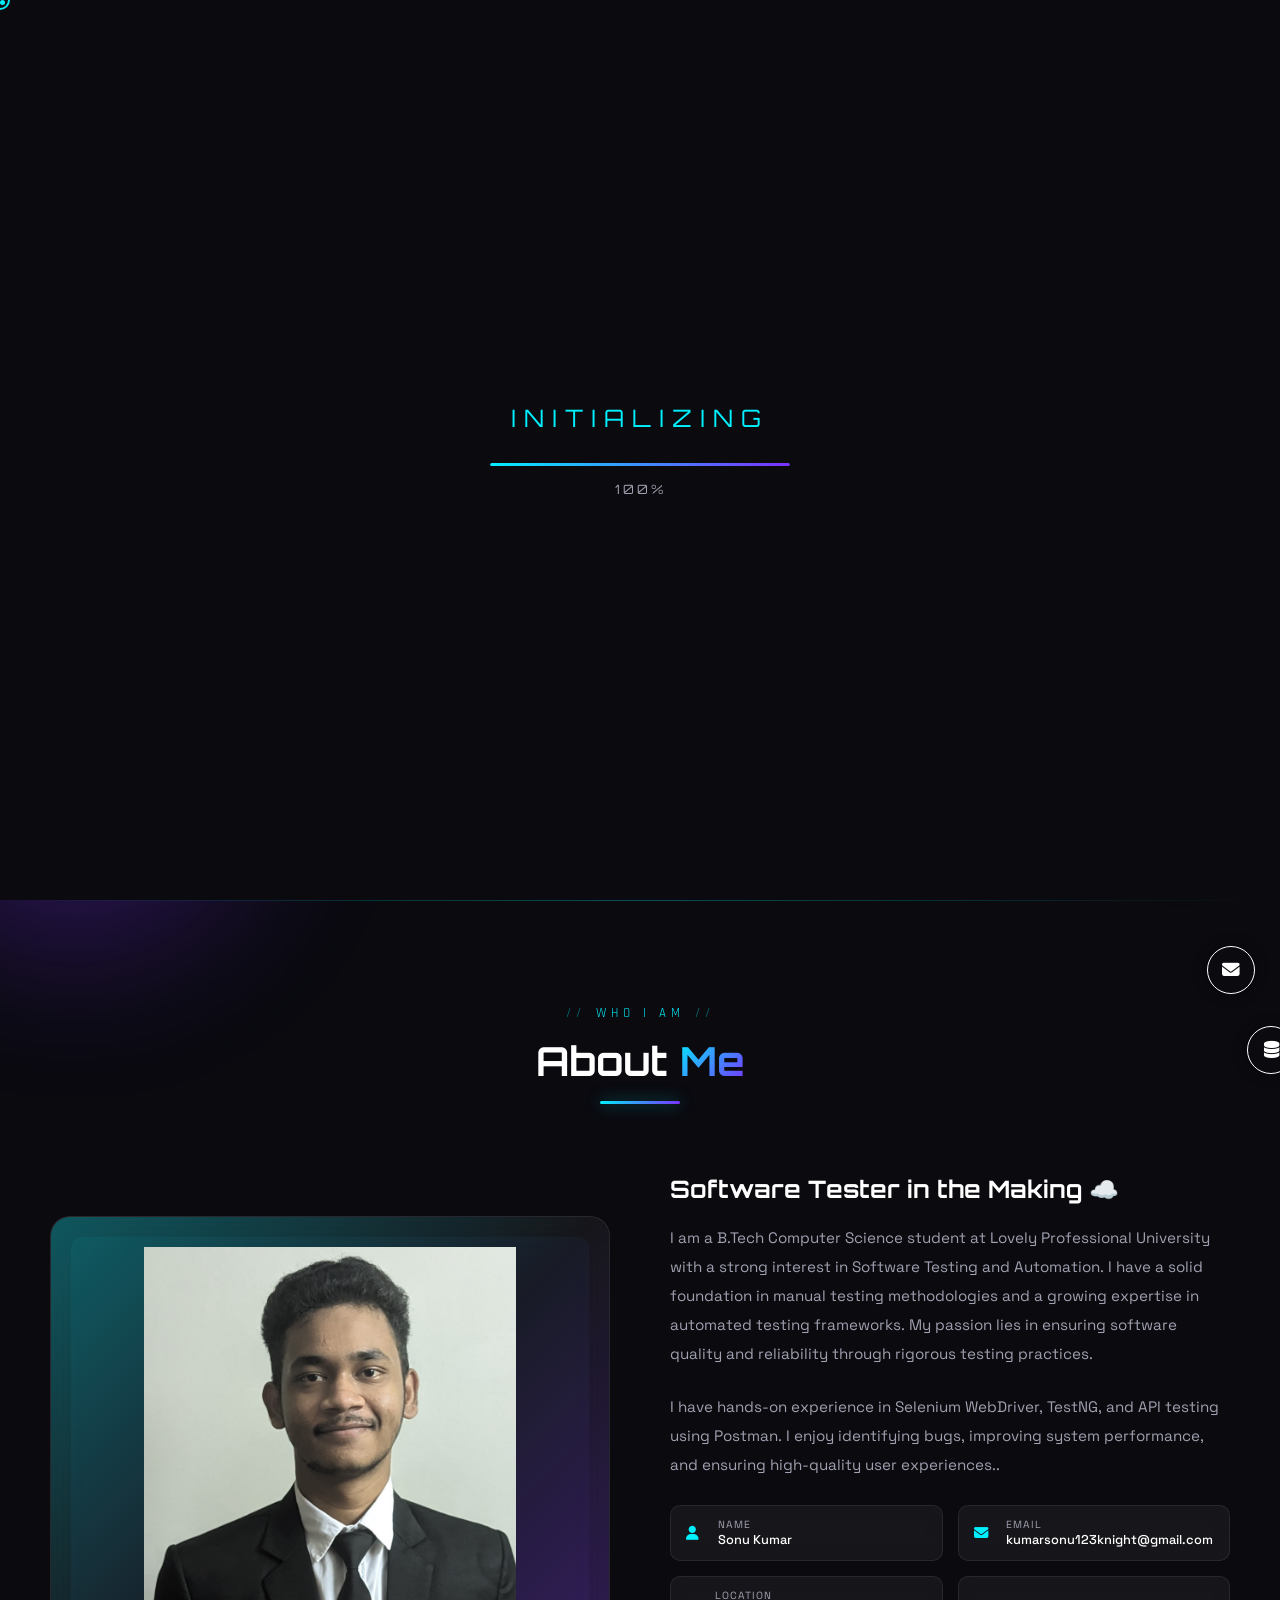
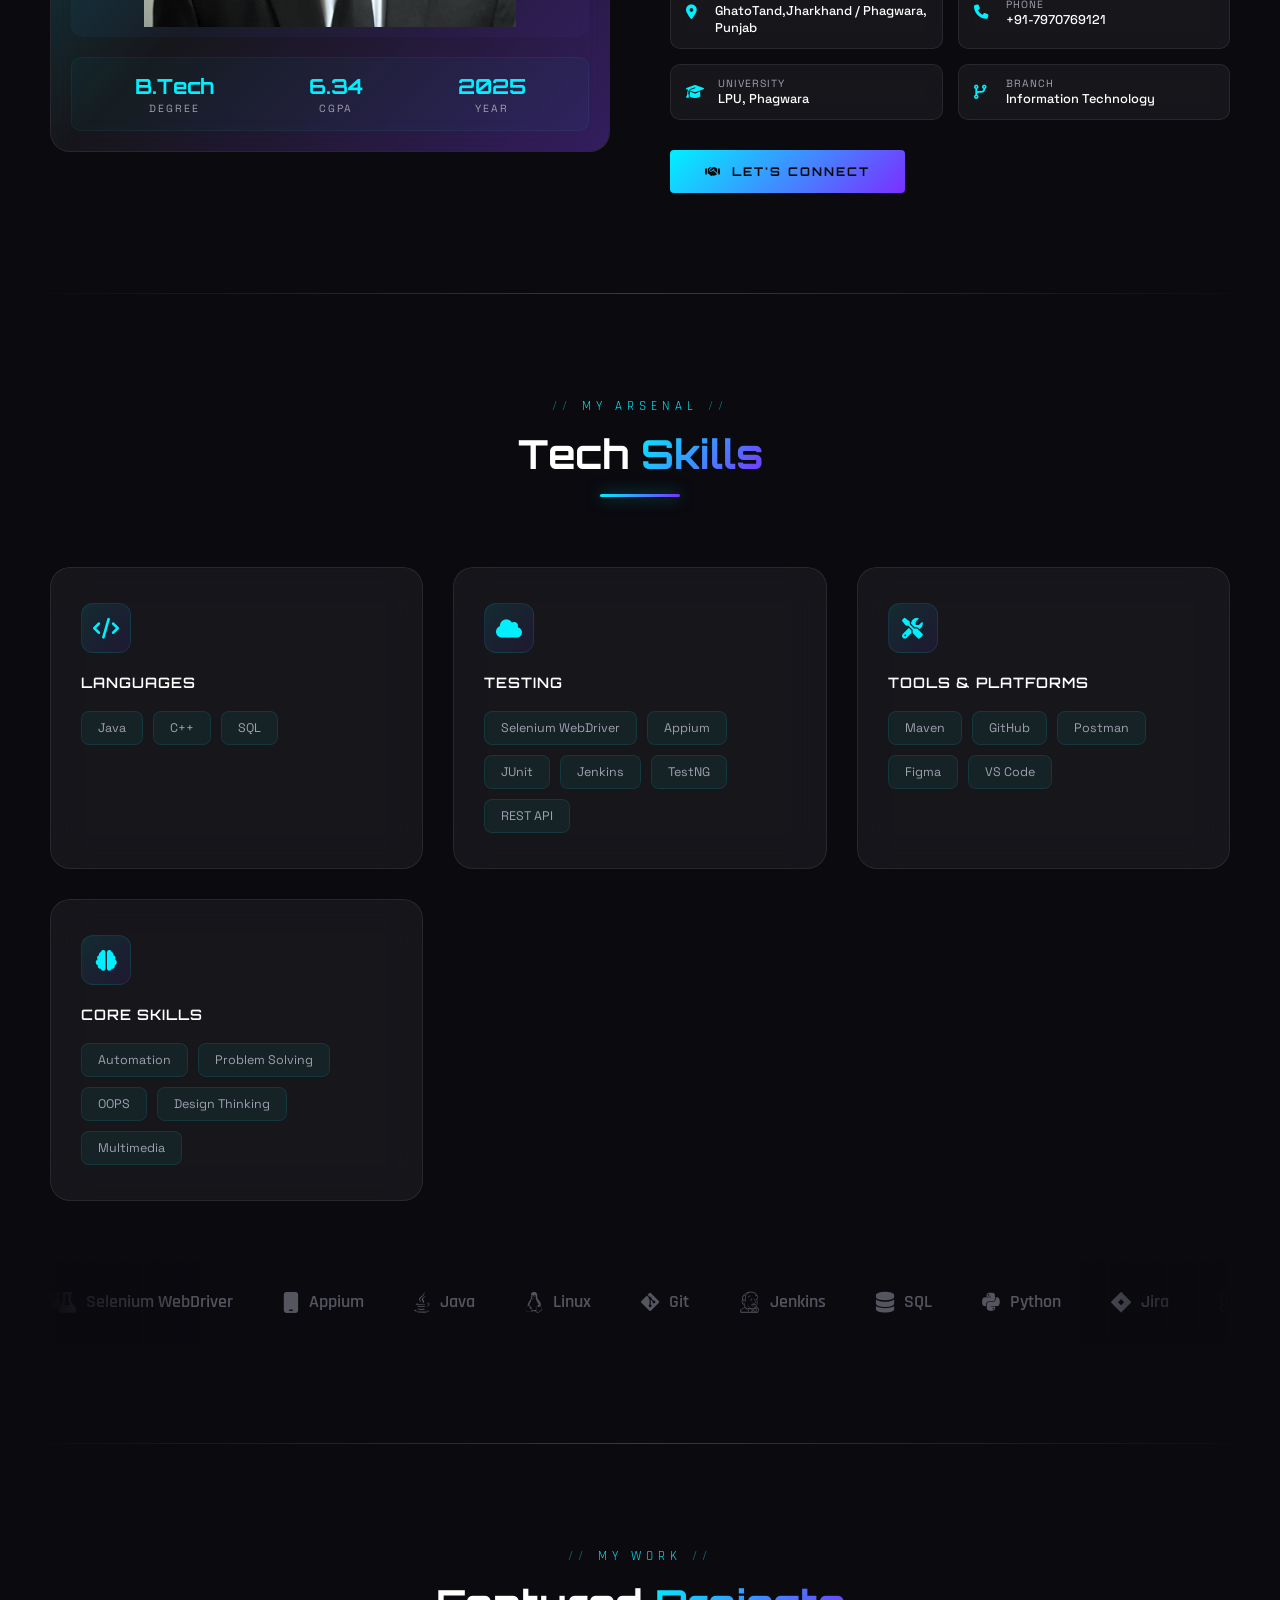
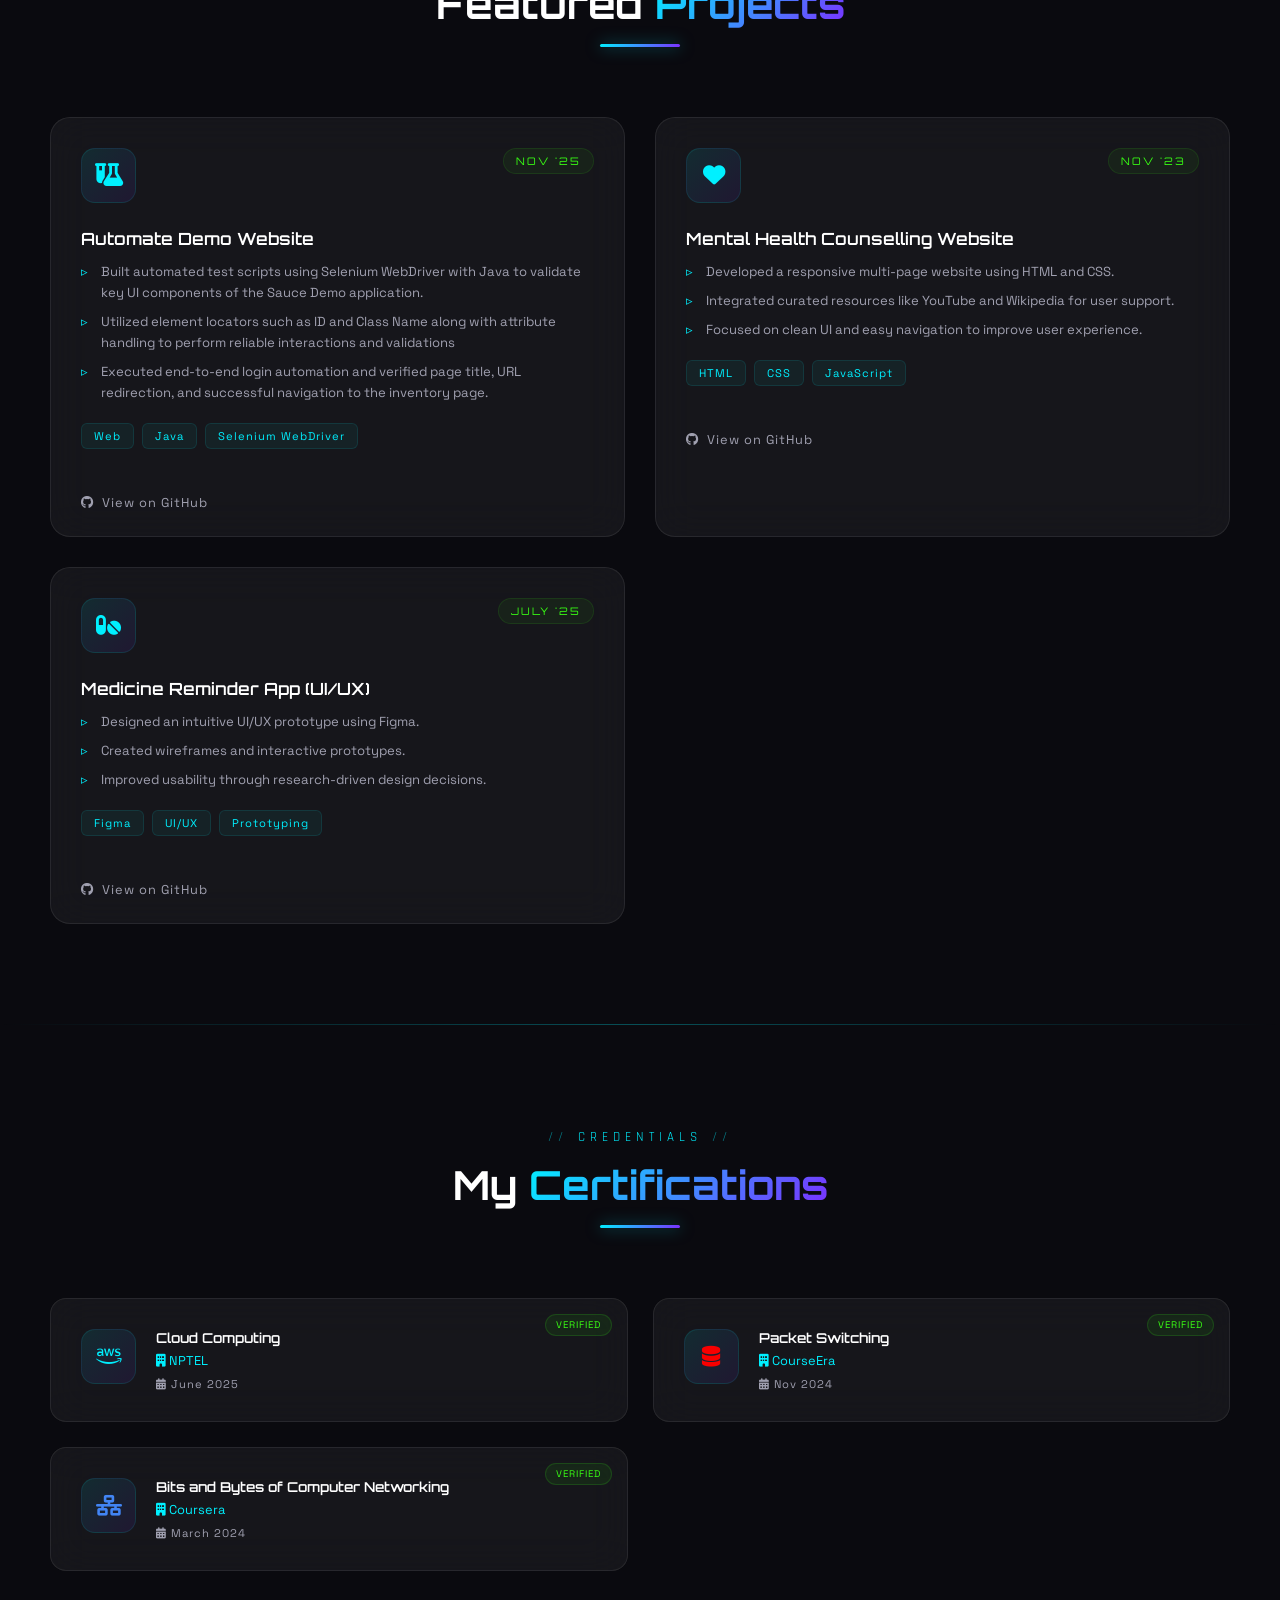
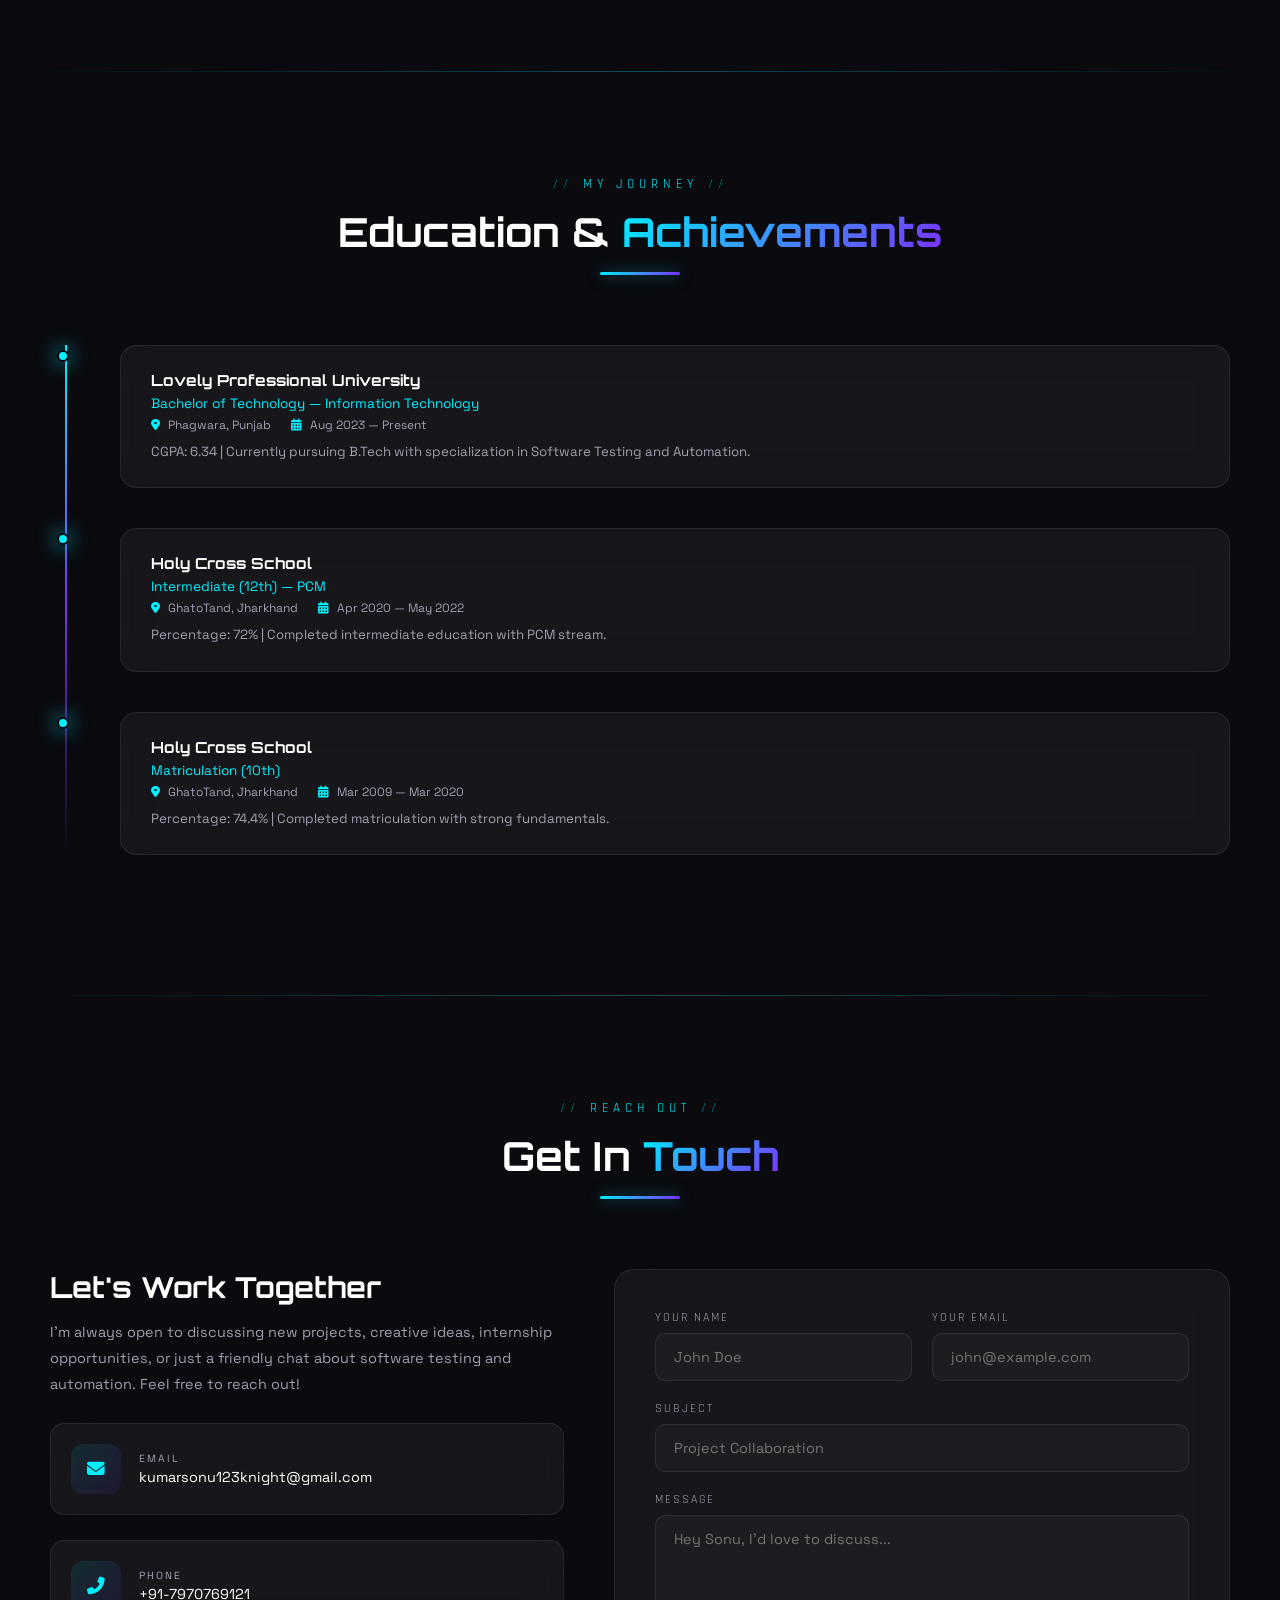
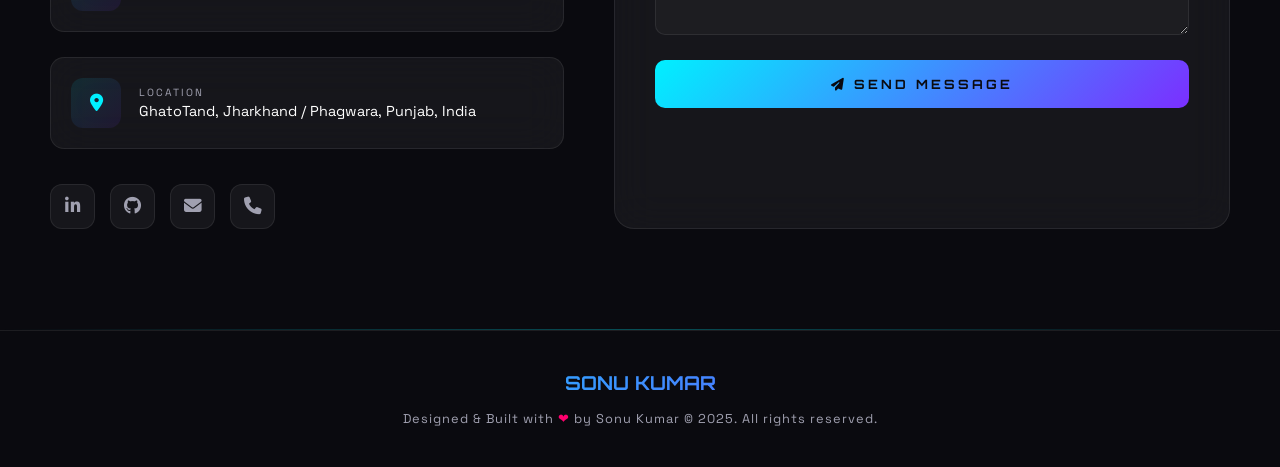
==== commit accad801: "testing,cv" ====
--- a/index.html
+++ b/index.html
@@ -2324,7 +2324,7 @@
             <li><a href="#certifications">Certs</a></li>
             <li><a href="#education">Education</a></li>
             <li><a href="#contact">Contact</a></li>
-            <li><a href="Assests/SonuKumar CV.pdf" class="nav-resume-btn">Resume</a></li>
+            <li><a href="Assests/SonukumarresumeFV2.pdf" class="nav-resume-btn">Resume</a></li>
         </ul>
         <div class="hamburger" id="hamburger">
             <span></span>
